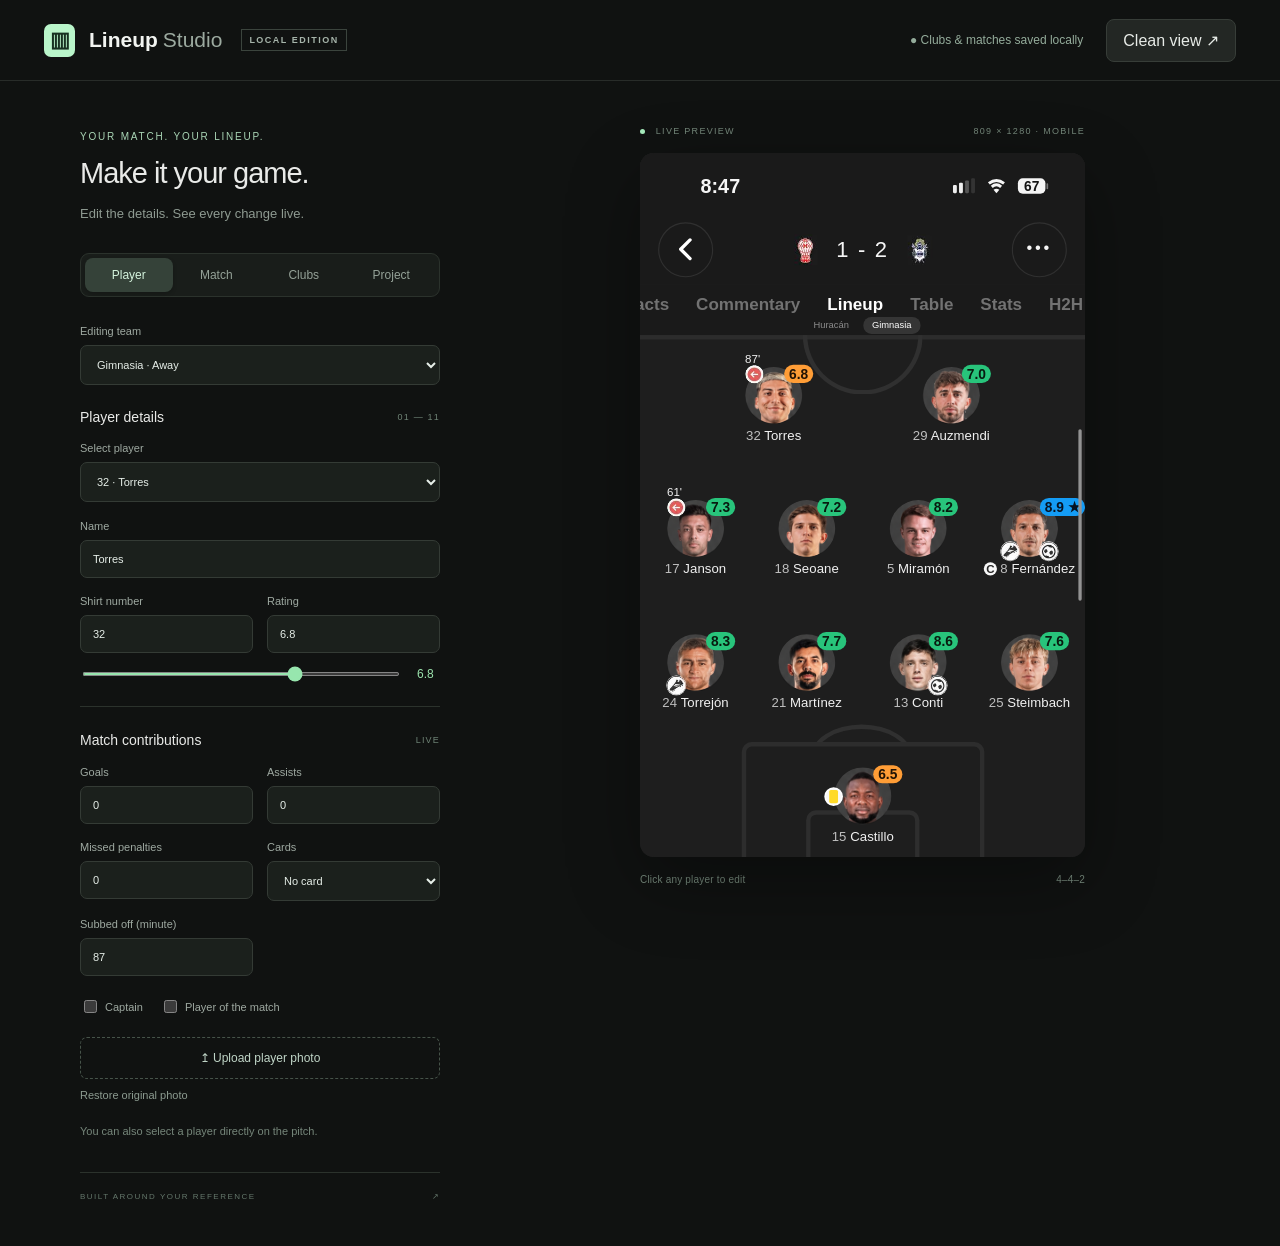
==== index.html @ edcddfb5 "In this commit i am doing smth" ====
<!doctype html>
<html lang="en"><head><meta charset="UTF-8"><meta name="viewport" content="width=device-width,initial-scale=1"><title>Lineup Studio — Local match editor</title><link rel="stylesheet" href="style.css"><link rel="stylesheet" href="events.css"><link rel="stylesheet" href="clubs.css"></head>
<body><header class="app-header"><a class="brand" href="./"><span class="brand-icon">▥</span> Lineup<span>Studio</span><small>LOCAL EDITION</small></a><div class="header-actions"><span id="save-state">● Saved on this device</span><button id="clean">Clean view ↗</button></div></header>
<main><aside class="editor"><div class="intro"><span class="eyebrow">YOUR MATCH. YOUR LINEUP.</span><h1>Make it your game.</h1><p>Edit the details. See every change live.</p></div><div class="panel-tabs"><button class="active" data-panel="player-panel">Player</button><button data-panel="match-panel">Match</button><button data-panel="clubs-panel">Clubs</button><button data-panel="project-panel">Project</button></div>
<section id="player-panel" class="panel"><label class="side-label">Editing team<select id="edit-side"></select></label><div class="section-heading"><h2>Player details</h2><span>01 — 11</span></div><label>Select player<select id="player-select"></select></label><div class="fields"><label class="wide">Name<input id="name" type="text" maxlength="26"></label><label>Shirt number<input id="number" type="number" min="0" max="99"></label><label>Rating<input id="rating" type="number" step="0.1" min="0" max="10"></label></div><div class="rating-range"><input id="rating-range" type="range" min="0" max="10" step="0.1"><span id="rating-label"></span></div><div class="divider"></div><div class="section-heading"><h2>Match contributions</h2><span>LIVE</span></div><div class="fields"><label>Goals<input id="goals" type="number" min="0" max="9"></label><label>Assists<input id="assists" type="number" min="0" max="9"></label><label>Missed penalties<input id="missed" type="number" min="0" max="9"></label><label>Cards<select id="card"><option value="">No card</option><option value="yellow">Yellow card</option><option value="red">Red card</option><option value="second-yellow">Second yellow → red</option></select></label><label>Subbed off (minute)<input id="sub" type="number" min="1" max="130" placeholder="None"></label></div><div class="checks"><label><input id="captain" type="checkbox"> Captain</label><label><input id="star" type="checkbox"> Player of the match</label></div><label class="upload">↥ Upload player photo<input id="photo" type="file" accept="image/*"></label><button class="subtle" id="reset-photo">Restore original photo</button><p class="hint">You can also select a player directly on the pitch.</p></section>
<section id="match-panel" class="panel" hidden><div class="section-heading"><h2>Saved match</h2><button id="show-matches" class="small-button">Match library ↗</button></div><label>Open match<select id="saved-match"></select></label><div class="fields"><label>Home club<select id="home-club"></select></label><label>Away club<select id="away-club"></select></label><label>Date<input id="match-date" type="date"></label><label>Status<select id="match-status"><option value="FT">Full time</option><option value="LIVE">Live</option><option value="UPCOMING">Upcoming</option></select></label><label class="wide">Competition<input id="competition" maxlength="50"></label></div><p class="hint">Club names and badges are shared across matches. Player stats belong to this match.</p><button id="new-match" class="primary full">＋ Create a new match</button><div class="divider"></div><div class="section-heading"><h2>Scoreboard</h2><span>MATCH</span></div><div class="fields"><label>Home team<input id="home" maxlength="24"></label><label>Away team<input id="away" maxlength="24"></label><label>Home score<input id="home-score" type="number" min="0" max="99"></label><label>Away score<input id="away-score" type="number" min="0" max="99"></label></div><div class="checks"><label><input id="team-names" type="checkbox"> Show team names above score</label></div><div class="fields"><label class="upload">↥ Home badge<input id="home-logo" type="file" accept="image/*"></label><label class="upload">↥ Away badge<input id="away-logo" type="file" accept="image/*"></label><label>Clock<input id="clock" maxlength="5"></label><label>Battery %<input id="battery" type="number" min="0" max="100"></label></div><div class="divider"></div><label>Formation<select id="formation"><option>4-4-2</option><option>4-3-3</option><option>4-2-3-1</option><option>3-5-2</option></select></label><p class="hint">The original screenshot uses 4-4-2. Other formations reposition the same eleven players.</p></section>
<section id="clubs-panel" class="panel" hidden><div class="section-heading"><h2>Your clubs</h2><span>LOCAL LIBRARY</span></div><p class="description">Create clubs once, then choose them in any match. Click a club to open its homepage.</p><div id="club-list"></div><form id="club-form"><div class="divider"></div><h2 class="small-heading">Create a club</h2><label>Club name<input id="club-name" maxlength="30" required placeholder="e.g. North London FC"></label><label class="upload">↥ Choose club badge<input id="club-logo" type="file" accept="image/*"></label><span id="club-file-label" class="hint"></span><button class="primary full" type="submit">＋ Save club</button></form></section><section id="project-panel" class="panel" hidden><div class="section-heading"><h2>Your local project</h2><span>PRIVATE</span></div><p class="description">Your changes are saved in this browser. Download a project to keep a backup or move it to another device.</p><button class="primary full" id="export">↓ Download project</button><label class="upload">↥ Import project<input id="import" type="file" accept="application/json,.json"></label><button class="full" id="reset">Reset to original lineup</button><p class="hint">Clean view hides the editor and selection outlines. Press Escape to return. Use your device’s screenshot tool to capture the lineup.</p><div class="local-note"><span>●</span> Works completely offline<br><small>No accounts. No uploads to a server.</small></div></section><footer class="editor-footer">BUILT AROUND YOUR REFERENCE <span>↗</span></footer></aside>
<section class="preview-area"><div class="preview-caption"><span><i></i> LIVE PREVIEW</span><span>809 × 1280 · MOBILE</span></div><div id="frame"><div id="phone"><div class="status"><span id="phone-clock">8:47</span><div class="status-icons"><span class="signal"><i></i><i></i><i></i><i></i></span><svg viewBox="0 0 32 25" class="wifi"><path d="M3 8 Q16 -2 29 8 M8 14 Q16 7 24 14" fill="none" stroke="currentColor" stroke-width="5"/><path d="M11 19 L16 25 L21 19 Q16 15 11 19" fill="currentColor"/></svg><span class="battery" id="phone-battery">67</span></div></div><div class="match-header"><span class="back"><svg viewBox="0 0 30 45"><path d="M23 5 L6 22 L23 39"/></svg></span><div id="scoreboard"><div id="team-label"></div><span id="home-badge" class="team-badge home-badge"></span><span id="score"></span><span id="away-badge" class="team-badge away-badge"></span></div><span class="more">•••</span></div><div class="mobile-tabs"><span>Facts</span><span>Commentary</span><strong>Lineup</strong><span>Table</span><span>Stats</span><span>H2H</span></div><div id="team-switch" aria-label="Lineup team"></div><div class="pitch"><div class="centre-circle"></div><div class="penalty-arc"></div><div class="penalty-box"></div><div class="goal-box"></div><div id="players"></div><div class="scroll-mark"></div></div><section id="club-screen" hidden></section></div></div><div class="preview-bottom"><span>Click any player to edit</span><span id="formation-caption">4–4–2</span></div></section></main><button id="exit-clean">← Back to editor</button><div id="toast" role="status"></div><script src="app.js"></script><script src="clubs.js"></script></body></html>
---- style.css ----
* {
    box-sizing: border-box
}

:root {
    font-family: Arial, Helvetica, sans-serif;
    color: #e9eae8;
    background: #101211;
    color-scheme: dark
}

body {
    margin: 0
}

button,
input,
select {
    font: inherit
}

button,
.upload {
    cursor: pointer
}

button {
    background: #232724;
    border: 1px solid #373d38;
    border-radius: 8px;
    color: #e7ebe7;
    padding: 11px 16px
}

button:hover {
    background: #303830
}

button:focus-visible,
input:focus-visible,
select:focus-visible,
.player:focus-visible {
    outline: 2px solid #8be6ac;
    outline-offset: 3px
}

.app-header {
    height: 81px;
    border-bottom: 1px solid #282c29;
    display: flex;
    align-items: center;
    justify-content: space-between;
    padding: 0 44px
}

.brand {
    color: #f2f4f1;
    font-size: 21px;
    font-weight: 700;
    text-decoration: none;
    display: flex;
    align-items: center;
    gap: 5px
}

.brand>span:not(.brand-icon) {
    font-weight: 400;
    color: #9caaa0
}

.brand-icon {
    background: #b9f5ca;
    color: #173021;
    width: 31px;
    height: 33px;
    display: grid;
    place-items: center;
    border-radius: 7px;
    margin-right: 9px
}

.brand small {
    font-size: 9px;
    letter-spacing: 1.5px;
    border: 1px solid #3b443d;
    padding: 5px 7px;
    margin-left: 14px;
    color: #a6b4aa
}

.header-actions {
    display: flex;
    gap: 23px;
    align-items: center
}

.header-actions>span {
    font-size: 12px;
    color: #94ac9b
}

main {
    display: grid;
    grid-template-columns: 360px minmax(430px, 1fr);
    max-width: 1190px;
    gap: 85px;
    margin: 0 auto;
    padding: 45px 35px
}

.intro .eyebrow {
    font-size: 10px;
    letter-spacing: 1.8px;
    color: #a9d5b5
}

.intro h1 {
    font-size: 29px;
    font-weight: 500;
    letter-spacing: -1px;
    margin: 13px 0 9px
}

.intro p,
.description {
    font-size: 13px;
    color: #8e9a91;
    line-height: 1.7
}

.panel-tabs {
    display: flex;
    background: #191d1a;
    border: 1px solid #2b322c;
    border-radius: 9px;
    padding: 4px;
    margin: 28px 0
}

.panel-tabs button {
    flex: 1;
    border: 0;
    background: none;
    color: #94a197;
    font-size: 12px;
    padding: 10px
}

.panel-tabs button.active {
    background: #354239;
    color: #d5f4de;
    box-shadow: 0 2px 4px #0003
}

.section-heading {
    display: flex;
    justify-content: space-between;
    align-items: center;
    margin-bottom: 17px
}

.section-heading h2 {
    font-size: 14px;
    font-weight: 500;
    margin: 0
}

.section-heading>span {
    font-size: 9px;
    letter-spacing: 1.2px;
    color: #6f8476
}

label {
    font-size: 11px;
    color: #9ea9a1;
    display: block
}

input:not([type=checkbox], [type=range], [type=file]),
select {
    display: block;
    width: 100%;
    margin-top: 8px;
    padding: 12px;
    background: #1b201c;
    border: 1px solid #343b35;
    color: #e6eee8;
    border-radius: 7px;
    min-width: 0
}

select {
    cursor: pointer
}

.fields {
    display: grid;
    grid-template-columns: 1fr 1fr;
    gap: 17px 14px;
    margin-top: 18px
}

.wide {
    grid-column: 1/-1
}

.rating-range {
    display: flex;
    gap: 15px;
    align-items: center;
    margin: 14px 0 2px
}

.rating-range input {
    width: 100%;
    accent-color: #97e6ae;
    height: 4px
}

.rating-range span {
    color: #9be3ad;
    font-size: 12px;
    min-width: 23px
}

.divider {
    height: 1px;
    background: #2b322c;
    margin: 25px 0
}

.checks {
    display: flex;
    gap: 17px;
    margin: 21px 0
}

.checks label {
    display: flex;
    align-items: center;
    gap: 5px;
    font-size: 11px
}

.checks input {
    accent-color: #a6efbc
}

.upload {
    border: 1px dashed #465349;
    padding: 13px 10px;
    text-align: center;
    border-radius: 7px;
    display: block;
    font-size: 12px;
    color: #c0d5c7;
    margin-top: 14px
}

.upload:hover {
    background: #202b23
}

.upload input {
    display: none
}

.subtle {
    border: 0;
    background: none;
    padding: 10px 0;
    color: #8c9b90;
    font-size: 11px
}

.hint {
    font-size: 11px;
    line-height: 1.8;
    color: #75867a
}

.editor-footer {
    display: flex;
    justify-content: space-between;
    border-top: 1px solid #2b322c;
    padding-top: 19px;
    margin-top: 30px;
    font-size: 8px;
    letter-spacing: 1.5px;
    color: #64776b
}

.primary {
    background: #b4efc7;
    color: #153522;
    border: 0
}

.primary:hover {
    background: #cef7db
}

.full {
    width: 100%;
    margin-top: 16px;
    font-size: 12px
}

.local-note {
    padding: 20px;
    background: #19261e;
    border: 1px solid #2c4433;
    border-radius: 8px;
    font-size: 12px;
    margin-top: 30px;
    line-height: 2
}

.local-note span {
    color: #95d7a7
}

.local-note small {
    color: #7f9b88
}

.preview-area {
    display: flex;
    flex-direction: column;
    align-items: center;
    min-width: 0
}

.preview-caption,
.preview-bottom {
    width: min(100%, 445px);
    display: flex;
    justify-content: space-between;
    font-size: 9px;
    letter-spacing: 1.3px;
    color: #75887b;
    margin-bottom: 17px
}

.preview-caption i {
    display: inline-block;
    width: 5px;
    height: 5px;
    background: #a7edbd;
    border-radius: 50%;
    margin-right: 7px
}

.preview-bottom {
    margin: 17px 0 0;
    font-size: 10px;
    letter-spacing: .2px
}

#frame {
    width: 445px;
    max-width: 100%;
    aspect-ratio: 809/1280;
    overflow: hidden;
    border-radius: 14px;
    box-shadow: 0 25px 75px #0005;
    position: relative;
    background: #1e1e1e
}

#phone {
    width: 809px;
    height: 1280px;
    transform-origin: top left;
    background: #1e1e1e;
    color: #f5f5f5;
    position: relative;
    overflow: hidden;
    font-family: Arial, Helvetica, sans-serif
}

.status {
    height: 112px;
    background: #1a1a1a;
    display: flex;
    justify-content: space-between;
    align-items: flex-start;
    padding: 39px 72px 0 110px;
    font-size: 36px;
    font-weight: 600
}

.status-icons {
    display: flex;
    align-items: center;
    gap: 22px;
    padding-top: 7px
}

.signal {
    display: flex;
    align-items: end;
    gap: 4px;
    height: 25px
}

.signal i {
    width: 7px;
    border-radius: 2px;
    background: #eee;
    height: 15px
}

.signal i:nth-child(2) {
    height: 19px
}

.signal i:nth-child(3) {
    height: 23px;
    background: #555
}

.signal i:nth-child(4) {
    height: 27px;
    background: #333
}

.wifi {
    width: 34px;
    height: 28px
}

.battery {
    background: #f5f5f5;
    color: #141414;
    font-size: 25px;
    line-height: 28px;
    min-width: 50px;
    text-align: center;
    border-radius: 9px;
    position: relative
}

.battery:after {
    content: '';
    position: absolute;
    right: -5px;
    top: 9px;
    background: #777;
    width: 3px;
    height: 11px;
    border-radius: 3px
}

.match-header {
    height: 127px;
    display: flex;
    align-items: center;
    justify-content: space-between;
    padding: 0 33px;
    background: #1a1a1a
}

.back,
.more {
    width: 100px;
    height: 100px;
    border: 2px solid #303030;
    border-radius: 50%;
    display: flex;
    align-items: center;
    justify-content: center
}

.back svg {
    width: 30px;
    height: 45px;
    stroke: #fff;
    stroke-width: 6;
    fill: none;
    stroke-linecap: round;
    stroke-linejoin: round
}

.more {
    font-size: 30px;
    letter-spacing: 5px;
    padding-bottom: 10px
}

#scoreboard {
    display: flex;
    gap: 34px;
    align-items: center;
    position: relative
}

#score {
    font-size: 40px;
    white-space: pre;
    letter-spacing: 3px
}

.team-badge {
    display: block;
    width: 45px;
    height: 56px;
    background-image: url('assets/reference.jpg');
    background-repeat: no-repeat;
    background-size: 809px 1280px
}

.home-badge {
    background-position: -269px -149px
}

.away-badge {
    background-position: -495px -149px
}

#team-label {
    position: absolute;
    top: -21px;
    left: 50%;
    transform: translateX(-50%);
    font-size: 15px;
    white-space: nowrap;
    color: #b7b7b7;
    letter-spacing: .2px
}

.mobile-tabs {
    height: 92px;
    display: flex;
    align-items: flex-start;
    padding-top: 18px;
    gap: 49px;
    white-space: nowrap;
    position: relative;
    left: -28px;
    width: 900px;
    font-size: 31px;
    font-weight: 600;
    background: #1a1a1a;
    color: #727272
}

.mobile-tabs strong {
    color: #fff;
    font-weight: 600
}

.pitch {
    height: 949px;
    position: relative;
    border-top: 8px solid #2c2c2c
}

.centre-circle {
    position: absolute;
    left: 296px;
    top: -8px;
    width: 218px;
    height: 108px;
    border: 8px solid #303030;
    border-top: 0;
    border-radius: 0 0 140px 140px
}

.penalty-box {
    position: absolute;
    top: 732px;
    left: 185px;
    width: 441px;
    height: 240px;
    border: 8px solid #2d2d2d;
    border-radius: 18px
}

.penalty-arc {
    position: absolute;
    top: 700px;
    left: 310px;
    width: 186px;
    height: 120px;
    border: 8px solid #303030;
    border-radius: 50%
}

.penalty-box {
    background: #1e1e1e
}

.goal-box {
    position: absolute;
    top: 856px;
    left: 302px;
    width: 206px;
    height: 125px;
    border: 8px solid #2e2e2e;
    border-radius: 18px
}

.player {
    position: absolute;
    width: 202px;
    height: 158px;
    border: none;
    border-radius: 0;
    padding: 0;
    background: none;
    color: #f1f1f1;
    transform: translateX(-50%);
    text-align: center
}

.player:hover {
    background: none
}

.player:hover .portrait,
.player:focus-visible .portrait {
    box-shadow: 0 0 0 3px #99e6b1
}

.portrait {
    position: absolute;
    left: 49px;
    top: 0;
    width: 104px;
    height: 104px;
    border-radius: 50%;
    background-image: url('assets/reference.jpg');
    background-repeat: no-repeat;
    background-size: 809px 1280px;
    background-color: #424242
}

.player .rating {
    position: absolute;
    top: -4px;
    left: 120px;
    border-radius: 20px;
    padding: 2px 9px;
    color: #081a0f;
    background: #28c47b;
    font-size: 25px;
    font-weight: 600;
    line-height: 29px;
    white-space: nowrap
}

.player .rating.orange {
    background: #ff9d36;
    color: #211204
}

.player .rating.blue {
    background: #149cf5;
    color: #061221
}

.player-name {
    position: absolute;
    left: -15px;
    width: 232px;
    top: 111px;
    font-size: 24px;
    white-space: nowrap;
    font-weight: 400;
    letter-spacing: .1px
}

.player-name .number {
    color: #bfbfbf
}

.captain {
    display: inline-grid;
    place-items: center;
    background: #f7f7f7;
    color: #262626;
    width: 24px;
    height: 24px;
    border-radius: 50%;
    font-size: 21px;
    font-weight: bold;
    vertical-align: 1px;
    margin-right: 6px
}

.event {
    position: absolute;
    top: 76px;
    min-width: 34px;
    height: 34px;
    border: 3px solid white;
    border-radius: 50%;
    background: #f8f8f8;
    color: #252525;
    display: flex;
    align-items: center;
    justify-content: center;
    font-size: 23px;
    line-height: 1
}

.event.goal {
    right: 47px
}

.event.assist {
    left: 49px;
    font-size: 23px
}

.event.card {
    left: 31px;
    top: 36px
}

.card-block {
    width: 16px;
    height: 24px;
    border-radius: 3px;
    background: #ffda28
}

.card-block.red {
    background: #f34b55
}

.event b {
    position: absolute;
    right: -6px;
    bottom: -5px;
    font-size: 15px;
    background: #eee;
    border-radius: 8px;
    padding: 1px 3px
}

.sub-event {
    position: absolute;
    left: 49px;
    top: -4px;
    background: #ef6c78;
    color: white;
    border: 3px solid white;
    border-radius: 50%;
    width: 34px;
    height: 34px;
    font-size: 28px;
    line-height: 27px
}

.sub-minute {
    position: absolute;
    left: 49px;
    top: -27px;
    font-size: 21px
}

.scroll-mark {
    position: absolute;
    right: 6px;
    top: 163px;
    width: 6px;
    height: 312px;
    background: #939393;
    border-radius: 6px
}

#exit-clean {
    display: none;
    position: fixed;
    bottom: 18px;
    right: 18px;
    z-index: 10;
    opacity: .3
}

#exit-clean:hover {
    opacity: 1
}

body.clean {
    background: #1e1e1e
}

body.clean .app-header,
body.clean .editor,
body.clean .preview-caption,
body.clean .preview-bottom {
    display: none
}

body.clean main {
    display: block;
    margin: 0;
    padding: 0;
    max-width: none
}

body.clean #frame {
    width: min(100vw, calc(100vh * 809 / 1280));
    border-radius: 0;
    box-shadow: none
}

body.clean #exit-clean {
    display: block
}

#toast {
    position: fixed;
    bottom: 25px;
    left: 50%;
    transform: translateX(-50%);
    padding: 12px 20px;
    background: #d5f7df;
    color: #14351e;
    border-radius: 9px;
    font-size: 13px;
    opacity: 0;
    pointer-events: none;
    transition: opacity .2s
}

#toast.visible {
    opacity: 1
}

@media(min-width:1450px) {
    main {
        gap: 120px;
        padding-top: 55px
    }

    #frame {
        width: 480px
    }

    .preview-caption,
    .preview-bottom {
        width: 480px
    }
}

@media(max-width:850px) {
    .app-header {
        padding: 0 20px
    }

    .brand small,
    .header-actions>span {
        display: none
    }

    main {
        gap: 30px;
        padding: 30px 20px;
        grid-template-columns: 300px minmax(300px, 1fr)
    }
}

@media(max-width:680px) {
    main {
        display: flex;
        flex-direction: column-reverse;
        padding: 22px 18px;
        gap: 30px
    }

    .editor {
        width: 100%;
        max-width: 445px;
        align-self: center
    }

    .app-header {
        height: 65px
    }

    .brand {
        font-size: 17px
    }

    .header-actions button {
        font-size: 11px;
        padding: 9px
    }

    #frame {
        width: 405px
    }

    .preview-caption,
    .preview-bottom {
        max-width: 405px
    }

    .intro h1 {
        font-size: 26px
    }

    .editor-footer {
        margin-bottom: 20px
    }
}
---- events.css ----
/* Source badges are independently clipped, so they never contain portrait pixels. */
.event.match-event {
    padding: 0;
    border: 0;
    background: #fff;
    top: 76px;
    width: 34px;
    min-width: 34px;
    height: 34px;
    right: auto;
    z-index: 3;
    isolation: isolate
}

.event-icon {
    display: block;
    width: 34px;
    height: 34px;
    border-radius: 50%;
    overflow: hidden;
    background-repeat: no-repeat;
    flex-shrink: 0
}

.icon-assist {
    background-image: url('assets/reference.jpg');
    background-size: 809px 1280px;
    background-position: -656px -703px
}

.icon-goal {
    background-image: url('assets/reference.jpg');
    background-size: 809px 1280px;
    background-position: -726px -703px
}

.icon-missed {
    background: #fff
}

.icon-missed::after {
    content: '';
    position: absolute;
    inset: 0;
    background: url('assets/missed-penalty.png') center center / 36px 42px no-repeat;
    clip-path: circle(43%)
}

.sub-event {
    border: 0;
    background: none;
    padding: 0;
    z-index: 3;
    overflow: hidden
}

.icon-sub {
    background-image: url('assets/reference.jpg');
    background-size: 809px 1280px;
    background-position: -191px -384px
}

.event.match-event b {
    right: -5px;
    bottom: -5px;
    min-width: 17px;
    height: 17px;
    display: grid;
    place-items: center;
    padding: 0 3px;
    border: 1px solid #1e1e1e;
    font-size: 13px;
    line-height: 1;
    color: #242424;
    background: #fff;
    border-radius: 9px;
    z-index: 4
}

.player .rating {
    z-index: 2
}

.player .rating.rating-red {
    background: #ef5350;
    color: #242424
}

.event.match-event.missed {
    left: 132px;
    top: 36px
}

.event.match-event {
    background: transparent;
    border-radius: 0
}

.event.match-event .event-icon {
    position: absolute;
    top: 0;
    box-shadow: 0 0 0 1px #fff
}

.sub-minute {
    z-index: 3
}

.portrait {
    background-image: url('assets/portraits-clean.png')
}

.card-block.second-yellow {
    position: relative;
    width: 23px;
    height: 25px;
    background: transparent;
    border-radius: 0
}

.card-block.second-yellow::before,
.card-block.second-yellow::after {
    content: '';
    position: absolute;
    width: 15px;
    height: 21px;
    border-radius: 2px
}

.card-block.second-yellow::before {
    left: 0;
    top: 0;
    background: #ffda28
}

.card-block.second-yellow::after {
    right: 0;
    bottom: 0;
    background: #f34b55;
    box-shadow: 0 0 0 1px #fff
}
---- clubs.css ----
.side-label{margin-bottom:24px}.small-button{padding:6px 9px;font-size:10px}.small-heading{font-size:14px;font-weight:500}.club-list-item{display:flex;width:100%;align-items:center;gap:12px;margin-bottom:8px;padding:12px;background:#1b201c;text-align:left}.club-list-item>span:not(.club-crest){flex:1;font-size:13px}.club-list-item small{display:block;color:#7e9385;font-size:10px;margin-top:5px}.club-list-item b{font-size:22px;font-weight:400}.club-crest{display:inline-block;flex-shrink:0;width:45px;height:56px;object-fit:contain;background-repeat:no-repeat;vertical-align:middle}.crest-home{background-image:url('assets/reference.jpg');background-size:809px 1280px;background-position:-269px -149px}.crest-away{background-image:url('assets/reference.jpg');background-size:809px 1280px;background-position:-495px -149px}.crest-letter,.badge-letter{display:inline-grid;place-items:center;background:#284b39!important;color:#b5efc8;border-radius:10px;font-size:20px;font-weight:700}.club-list-item .club-crest{zoom:.7}#home-badge,#away-badge,.back{cursor:pointer}#team-switch{position:absolute;top:298px;left:160px;right:160px;height:31px;z-index:5;display:flex;justify-content:center;gap:10px}#team-switch button{max-width:240px;overflow:hidden;text-overflow:ellipsis;white-space:nowrap;font-size:17px;padding:4px 16px;background:transparent;border:0;color:#8c8c8c;border-radius:15px}#team-switch button.selected{background:#353535;color:#fff}.portrait.placeholder{background:#414141!important}.portrait.placeholder::before{content:'';position:absolute;width:34px;height:36px;left:35px;top:21px;border-radius:50%;background:#777}.portrait.placeholder::after{content:'';position:absolute;width:68px;height:38px;left:18px;top:61px;border-radius:40px 40px 0 0;background:#777}#club-screen{position:absolute;inset:112px 0 0;background:#171717;z-index:20;overflow-y:auto;overscroll-behavior:contain;scrollbar-width:thin;scrollbar-color:#555 #171717;color:#f5f5f5}#club-screen[hidden]{display:none}.club-topbar{height:105px;display:flex;align-items:center;justify-content:space-between;padding:0 36px;border-bottom:1px solid #292929}.club-topbar strong{font-size:30px}.club-topbar button{width:66px;height:66px;font-size:43px;border:0;background:none;padding:0;border-radius:50%}.local-pill{font-size:15px;letter-spacing:1px;color:#9d9d9d}.club-hero{padding:30px 40px;text-align:center}.club-hero>.club-crest{zoom:1.7}.club-hero h1{font-size:40px;margin:19px 0 10px}.club-hero p{color:#a0a0a0;font-size:22px;margin:0}.club-tabs{display:flex;border-bottom:2px solid #323232;justify-content:space-around;position:sticky;top:0;background:#171717;z-index:2}.club-tabs button{font-size:26px;border:0;border-bottom:4px solid transparent;background:none;color:#919191;border-radius:0;padding:23px 30px}.club-tabs button.active{border-color:#fff;color:#fff}.screen-content{padding:30px}.screen-content h1{font-size:42px;margin:5px 0 15px}.screen-content h2{font-size:27px;font-weight:600;margin:30px 0 20px;display:flex;justify-content:space-between}.screen-content h2 small{color:#919191;font-size:22px}.screen-muted{font-size:21px;color:#969696;line-height:1.5;margin:0 0 24px}.form-card,.fixtures-card,.squad-list{background:#222;border-radius:20px;overflow:hidden}.form-card{padding:25px}.form-result{width:54px;height:54px;padding:0;font-size:24px;font-weight:600;border:0;margin-right:14px;color:#fff}.form-result.W{background:#009956}.form-result.L{background:#d64949}.form-result.D{background:#686868}.club-record{display:flex;justify-content:space-around;margin-top:25px;padding-top:25px;border-top:1px solid #383838}.club-record span{display:flex;flex-direction:column;text-align:center;font-size:19px;color:#989898;gap:8px}.club-record b{font-size:30px;color:#fff}.fixture{display:flex;width:100%;align-items:center;gap:24px;padding:26px 20px;border:0;border-bottom:1px solid #363636;border-radius:0;background:transparent;text-align:left}.fixture:hover{background:#2e2e2e}.fixture-date{width:142px;font-size:19px;color:#b0b0b0;line-height:1.4;flex-shrink:0}.fixture-date small{font-size:16px;display:block;color:#777;margin-top:8px;overflow-wrap:anywhere}.fixture-teams{flex:1;min-width:0;display:flex;flex-direction:column;gap:16px}.fixture-teams>span{display:flex;align-items:center;gap:14px;font-size:23px;overflow-wrap:anywhere}.fixture-teams b{margin-left:auto;padding-left:8px}.fixture-teams .club-crest{zoom:.6}.fixture-status{font-size:19px;color:#9d9d9d;width:76px;text-align:right}.fixture-status.live{color:#31d48a}.empty-state{font-size:24px;color:#9a9a9a;line-height:1.6;padding:30px}.squad-list>div{padding:26px;display:flex;align-items:center;gap:25px;border-bottom:1px solid #363636;font-size:25px}.squad-list>div>span{width:42px;color:#999}.squad-list strong{font-weight:400}.squad-list small{margin-left:auto;color:#9fbaa7;font-size:18px}.saved-clubs-strip{display:flex;gap:16px;overflow-x:auto;margin-top:25px;padding-bottom:14px}.saved-clubs-strip button{background:#242424;border:0;min-width:140px;max-width:170px;display:flex;flex-direction:column;align-items:center;gap:15px;font-size:20px;padding:22px 12px}.saved-clubs-strip button>span:last-child{overflow-wrap:anywhere}.screen-new{width:100%;margin-top:28px;font-size:24px;padding:24px;background:#294634;border-color:#365f45;color:#c3efd1}
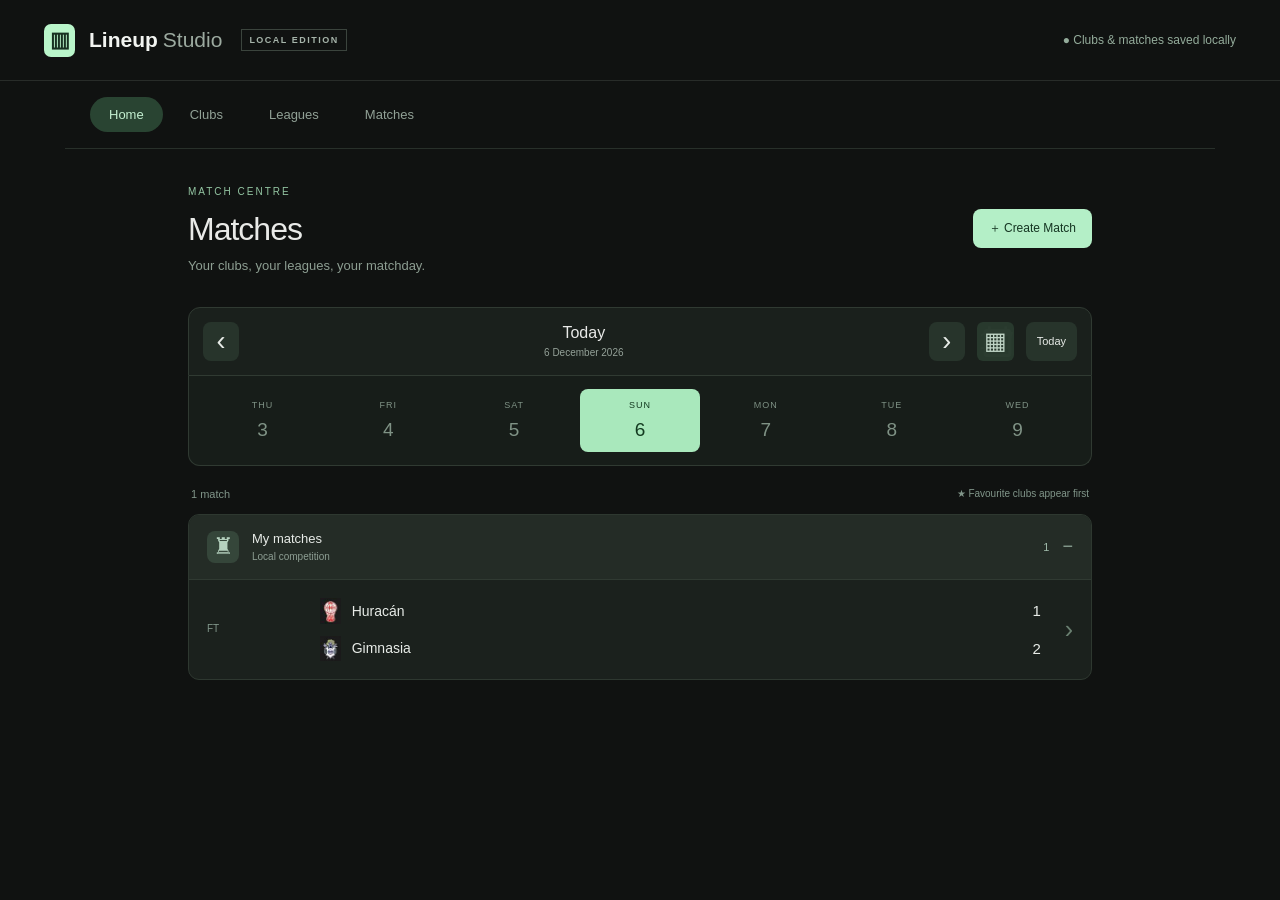
==== commit bff072bc: "222 111" ====
--- a/index.html
+++ b/index.html
@@ -1,10 +1,18 @@
-<!doctype html>
-<html lang="en"><head><meta charset="UTF-8"><meta name="viewport" content="width=device-width,initial-scale=1"><title>Lineup Studio — Local match editor</title><link rel="stylesheet" href="style.css"><link rel="stylesheet" href="events.css"><link rel="stylesheet" href="clubs.css"></head>
-<body><header class="app-header"><a class="brand" href="./"><span class="brand-icon">▥</span> Lineup<span>Studio</span><small>LOCAL EDITION</small></a><div class="header-actions"><span id="save-state">● Saved on this device</span><button id="clean">Clean view ↗</button></div></header>
-<main><aside class="editor"><div class="intro"><span class="eyebrow">YOUR MATCH. YOUR LINEUP.</span><h1>Make it your game.</h1><p>Edit the details. See every change live.</p></div><div class="panel-tabs"><button class="active" data-panel="player-panel">Player</button><button data-panel="match-panel">Match</button><button data-panel="clubs-panel">Clubs</button><button data-panel="project-panel">Project</button></div>
-<section id="player-panel" class="panel"><label class="side-label">Editing team<select id="edit-side"></select></label><div class="section-heading"><h2>Player details</h2><span>01 — 11</span></div><label>Select player<select id="player-select"></select></label><div class="fields"><label class="wide">Name<input id="name" type="text" maxlength="26"></label><label>Shirt number<input id="number" type="number" min="0" max="99"></label><label>Rating<input id="rating" type="number" step="0.1" min="0" max="10"></label></div><div class="rating-range"><input id="rating-range" type="range" min="0" max="10" step="0.1"><span id="rating-label"></span></div><div class="divider"></div><div class="section-heading"><h2>Match contributions</h2><span>LIVE</span></div><div class="fields"><label>Goals<input id="goals" type="number" min="0" max="9"></label><label>Assists<input id="assists" type="number" min="0" max="9"></label><label>Missed penalties<input id="missed" type="number" min="0" max="9"></label><label>Cards<select id="card"><option value="">No card</option><option value="yellow">Yellow card</option><option value="red">Red card</option><option value="second-yellow">Second yellow → red</option></select></label><label>Subbed off (minute)<input id="sub" type="number" min="1" max="130" placeholder="None"></label></div><div class="checks"><label><input id="captain" type="checkbox"> Captain</label><label><input id="star" type="checkbox"> Player of the match</label></div><label class="upload">↥ Upload player photo<input id="photo" type="file" accept="image/*"></label><button class="subtle" id="reset-photo">Restore original photo</button><p class="hint">You can also select a player directly on the pitch.</p></section>
-<section id="match-panel" class="panel" hidden><div class="section-heading"><h2>Saved match</h2><button id="show-matches" class="small-button">Match library ↗</button></div><label>Open match<select id="saved-match"></select></label><div class="fields"><label>Home club<select id="home-club"></select></label><label>Away club<select id="away-club"></select></label><label>Date<input id="match-date" type="date"></label><label>Status<select id="match-status"><option value="FT">Full time</option><option value="LIVE">Live</option><option value="UPCOMING">Upcoming</option></select></label><label class="wide">Competition<input id="competition" maxlength="50"></label></div><p class="hint">Club names and badges are shared across matches. Player stats belong to this match.</p><button id="new-match" class="primary full">＋ Create a new match</button><div class="divider"></div><div class="section-heading"><h2>Scoreboard</h2><span>MATCH</span></div><div class="fields"><label>Home team<input id="home" maxlength="24"></label><label>Away team<input id="away" maxlength="24"></label><label>Home score<input id="home-score" type="number" min="0" max="99"></label><label>Away score<input id="away-score" type="number" min="0" max="99"></label></div><div class="checks"><label><input id="team-names" type="checkbox"> Show team names above score</label></div><div class="fields"><label class="upload">↥ Home badge<input id="home-logo" type="file" accept="image/*"></label><label class="upload">↥ Away badge<input id="away-logo" type="file" accept="image/*"></label><label>Clock<input id="clock" maxlength="5"></label><label>Battery %<input id="battery" type="number" min="0" max="100"></label></div><div class="divider"></div><label>Formation<select id="formation"><option>4-4-2</option><option>4-3-3</option><option>4-2-3-1</option><option>3-5-2</option></select></label><p class="hint">The original screenshot uses 4-4-2. Other formations reposition the same eleven players.</p></section>
-<section id="clubs-panel" class="panel" hidden><div class="section-heading"><h2>Your clubs</h2><span>LOCAL LIBRARY</span></div><p class="description">Create clubs once, then choose them in any match. Click a club to open its homepage.</p><div id="club-list"></div><form id="club-form"><div class="divider"></div><h2 class="small-heading">Create a club</h2><label>Club name<input id="club-name" maxlength="30" required placeholder="e.g. North London FC"></label><label class="upload">↥ Choose club badge<input id="club-logo" type="file" accept="image/*"></label><span id="club-file-label" class="hint"></span><button class="primary full" type="submit">＋ Save club</button></form></section><section id="project-panel" class="panel" hidden><div class="section-heading"><h2>Your local project</h2><span>PRIVATE</span></div><p class="description">Your changes are saved in this browser. Download a project to keep a backup or move it to another device.</p><button class="primary full" id="export">↓ Download project</button><label class="upload">↥ Import project<input id="import" type="file" accept="application/json,.json"></label><button class="full" id="reset">Reset to original lineup</button><p class="hint">Clean view hides the editor and selection outlines. Press Escape to return. Use your device’s screenshot tool to capture the lineup.</p><div class="local-note"><span>●</span> Works completely offline<br><small>No accounts. No uploads to a server.</small></div></section><footer class="editor-footer">BUILT AROUND YOUR REFERENCE <span>↗</span></footer></aside>
-<section class="preview-area"><div class="preview-caption"><span><i></i> LIVE PREVIEW</span><span>809 × 1280 · MOBILE</span></div><div id="frame"><div id="phone"><div class="status"><span id="phone-clock">8:47</span><div class="status-icons"><span class="signal"><i></i><i></i><i></i><i></i></span><svg viewBox="0 0 32 25" class="wifi"><path d="M3 8 Q16 -2 29 8 M8 14 Q16 7 24 14" fill="none" stroke="currentColor" stroke-width="5"/><path d="M11 19 L16 25 L21 19 Q16 15 11 19" fill="currentColor"/></svg><span class="battery" id="phone-battery">67</span></div></div><div class="match-header"><span class="back"><svg viewBox="0 0 30 45"><path d="M23 5 L6 22 L23 39"/></svg></span><div id="scoreboard"><div id="team-label"></div><span id="home-badge" class="team-badge home-badge"></span><span id="score"></span><span id="away-badge" class="team-badge away-badge"></span></div><span class="more">•••</span></div><div class="mobile-tabs"><span>Facts</span><span>Commentary</span><strong>Lineup</strong><span>Table</span><span>Stats</span><span>H2H</span></div><div id="team-switch" aria-label="Lineup team"></div><div class="pitch"><div class="centre-circle"></div><div class="penalty-arc"></div><div class="penalty-box"></div><div class="goal-box"></div><div id="players"></div><div class="scroll-mark"></div></div><section id="club-screen" hidden></section></div></div><div class="preview-bottom"><span>Click any player to edit</span><span id="formation-caption">4–4–2</span></div></section></main><button id="exit-clean">← Back to editor</button><div id="toast" role="status"></div><script src="app.js"></script><script src="clubs.js"></script></body></html>
+<!doctype html>
+<html lang="en"><head><meta charset="UTF-8"><meta name="viewport" content="width=device-width,initial-scale=1"><title>Lineup Studio — Local match editor</title><link rel="stylesheet" href="style.css"><link rel="stylesheet" href="events.css"><link rel="stylesheet" href="clubs.css"><link rel="stylesheet" href="club-stats.css"><link rel="stylesheet" href="simulator.css"><link rel="stylesheet" href="advanced-match.css"><link rel="stylesheet" href="match-centre.css"><link rel="stylesheet" href="live-player.css">
+<link rel="stylesheet" href="team-generator.css"><link rel="stylesheet" href="competition.css">
+</head>
+<body><header class="app-header"><a class="brand" href="./"><span class="brand-icon">▥</span> Lineup<span>Studio</span><small>LOCAL EDITION</small></a><div class="header-actions"><span id="save-state">● Saved on this device</span><button id="clean">Clean view ↗</button></div></header>
+<main><aside class="editor"><div class="intro"><span class="eyebrow">YOUR MATCH. YOUR LINEUP.</span><h1>Make it your game.</h1><p>Edit the details. See every change live.</p></div><div class="panel-tabs"><button class="active" data-panel="player-panel">Player</button><button data-panel="match-panel">Match</button><button data-panel="clubs-panel">Clubs</button><button data-panel="project-panel">Project</button></div>
+<section id="player-panel" class="panel"><label class="side-label">Editing team<select id="edit-side"></select></label><div class="section-heading"><h2>Player details</h2><span>01 — 11</span></div><label>Select player<select id="player-select"></select></label><div class="fields"><label class="wide">Name<input id="name" type="text" maxlength="26"></label><label>Shirt number<input id="number" type="number" min="0" max="99"></label><label>Rating<input id="rating" type="number" step="0.1" min="0" max="10"></label></div><div class="rating-range"><input id="rating-range" type="range" min="0" max="10" step="0.1"><span id="rating-label"></span></div><div class="divider"></div><div class="section-heading"><h2>Match contributions</h2><span>LIVE</span></div><div class="fields"><label>Goals<input id="goals" type="number" min="0" max="9"></label><label>Assists<input id="assists" type="number" min="0" max="9"></label><label>Missed penalties<input id="missed" type="number" min="0" max="9"></label><label>Cards<select id="card"><option value="">No card</option><option value="yellow">Yellow card</option><option value="red">Red card</option><option value="second-yellow">Second yellow → red</option></select></label><label>Subbed off (minute)<input id="sub" type="number" min="1" max="130" placeholder="None"></label></div><div class="checks"><label><input id="captain" type="checkbox"> Captain</label><label><input id="star" type="checkbox"> Player of the match</label></div><label class="upload">↥ Upload player photo<input id="photo" type="file" accept="image/*"></label><button class="subtle" id="reset-photo">Restore original photo</button><p class="hint">You can also select a player directly on the pitch.</p></section>
+<section id="match-panel" class="panel" hidden><div class="section-heading"><h2>Saved match</h2><button id="show-matches" class="small-button">Match library ↗</button></div><label>Open match<select id="saved-match"></select></label><div class="fields"><label>Home club<select id="home-club"></select></label><label>Away club<select id="away-club"></select></label><label>Date<input id="match-date" type="date"></label><label>Status<select id="match-status"><option value="FT">Full time</option><option value="LIVE">Live</option><option value="UPCOMING">Upcoming</option></select></label><label class="wide">Competition<input id="competition" maxlength="50"></label></div><p class="hint">Club names and badges are shared across matches. Player stats belong to this match.</p><button id="new-match" class="primary full">＋ Create a new match</button><div class="divider"></div><div class="section-heading"><h2>Scoreboard</h2><span>MATCH</span></div><div class="fields"><label>Home team<input id="home" maxlength="24"></label><label>Away team<input id="away" maxlength="24"></label><label>Home score<input id="home-score" type="number" min="0" max="99"></label><label>Away score<input id="away-score" type="number" min="0" max="99"></label></div><div class="checks"><label><input id="team-names" type="checkbox"> Show team names above score</label></div><div class="fields"><label class="upload">↥ Home badge<input id="home-logo" type="file" accept="image/*"></label><label class="upload">↥ Away badge<input id="away-logo" type="file" accept="image/*"></label><label>Clock<input id="clock" maxlength="5"></label><label>Battery %<input id="battery" type="number" min="0" max="100"></label></div><div class="divider"></div><label>Formation<select id="formation"><option>4-4-2</option><option>4-3-3</option><option>4-2-3-1</option><option>3-5-2</option></select></label><p class="hint">The original screenshot uses 4-4-2. Other formations reposition the same eleven players.</p></section>
+<section id="clubs-panel" class="panel" hidden><div class="section-heading"><h2>Your clubs</h2><span>LOCAL LIBRARY</span></div><p class="description">Create clubs once, then choose them in any match. Click a club to open its homepage.</p><div id="club-list"></div><form id="club-form"><div class="divider"></div><h2 class="small-heading">Create a club</h2><label>Club name<input id="club-name" maxlength="30" required placeholder="e.g. North London FC"></label><label class="upload">↥ Choose club badge<input id="club-logo" type="file" accept="image/*"></label><span id="club-file-label" class="hint"></span><button class="primary full" type="submit">＋ Save club</button></form></section><section id="project-panel" class="panel" hidden><div class="section-heading"><h2>Your local project</h2><span>PRIVATE</span></div><p class="description">Your changes are saved in this browser. Download a project to keep a backup or move it to another device.</p><button class="primary full" id="export">↓ Download project</button><label class="upload">↥ Import project<input id="import" type="file" accept="application/json,.json"></label><button class="full" id="reset">Reset to original lineup</button><p class="hint">Clean view hides the editor and selection outlines. Press Escape to return. Use your device’s screenshot tool to capture the lineup.</p><div class="local-note"><span>●</span> Works completely offline<br><small>No accounts. No uploads to a server.</small></div></section><footer class="editor-footer">BUILT AROUND YOUR REFERENCE <span>↗</span></footer></aside>
+<section class="preview-area"><div class="preview-caption"><span><i></i> LIVE PREVIEW</span><span>809 × 1280 · MOBILE</span></div><div id="frame"><div id="phone"><div class="status"><span id="phone-clock">8:47</span><div class="status-icons"><span class="signal"><i></i><i></i><i></i><i></i></span><svg viewBox="0 0 32 25" class="wifi"><path d="M3 8 Q16 -2 29 8 M8 14 Q16 7 24 14" fill="none" stroke="currentColor" stroke-width="5"/><path d="M11 19 L16 25 L21 19 Q16 15 11 19" fill="currentColor"/></svg><span class="battery" id="phone-battery">67</span></div></div><div class="match-header"><span class="back"><svg viewBox="0 0 30 45"><path d="M23 5 L6 22 L23 39"/></svg></span><div id="scoreboard"><div id="team-label"></div><span id="home-badge" class="team-badge home-badge"></span><span id="score"></span><span id="away-badge" class="team-badge away-badge"></span></div><span class="more">•••</span></div><div class="mobile-tabs"><span>Facts</span><span>Commentary</span><strong>Lineup</strong><span>Table</span><span>Stats</span><span>H2H</span></div><div id="team-switch" aria-label="Lineup team"></div><div class="pitch"><div class="centre-circle"></div><div class="penalty-arc"></div><div class="penalty-box"></div><div class="goal-box"></div><div id="players"></div><div class="scroll-mark"></div></div><section id="club-screen" hidden></section></div></div><div class="preview-bottom"><span>Click any player to edit</span><span id="formation-caption">4–4–2</span></div></section></main><button id="exit-clean">← Back to editor</button><div id="toast" role="status"></div><script src="library-storage.js"></script><script src="storage-bootstrap.js"></script></body></html>
 
 
+
+
+
+
+
+
--- a/events.css
+++ b/events.css
@@ -83,11 +83,11 @@
 
 .player .rating.rating-red {
     background: #ef5350;
-    color: #242424
+    color: #000
 }
 
 .event.match-event.missed {
-    left: 132px;
+    left: 151px;
     top: 36px
 }
 
@@ -138,4 +138,4 @@
     bottom: 0;
     background: #f34b55;
     box-shadow: 0 0 0 1px #fff
-}+}
--- a/clubs.css
+++ b/clubs.css
@@ -1 +1,2 @@
-.side-label{margin-bottom:24px}.small-button{padding:6px 9px;font-size:10px}.small-heading{font-size:14px;font-weight:500}.club-list-item{display:flex;width:100%;align-items:center;gap:12px;margin-bottom:8px;padding:12px;background:#1b201c;text-align:left}.club-list-item>span:not(.club-crest){flex:1;font-size:13px}.club-list-item small{display:block;color:#7e9385;font-size:10px;margin-top:5px}.club-list-item b{font-size:22px;font-weight:400}.club-crest{display:inline-block;flex-shrink:0;width:45px;height:56px;object-fit:contain;background-repeat:no-repeat;vertical-align:middle}.crest-home{background-image:url('assets/reference.jpg');background-size:809px 1280px;background-position:-269px -149px}.crest-away{background-image:url('assets/reference.jpg');background-size:809px 1280px;background-position:-495px -149px}.crest-letter,.badge-letter{display:inline-grid;place-items:center;background:#284b39!important;color:#b5efc8;border-radius:10px;font-size:20px;font-weight:700}.club-list-item .club-crest{zoom:.7}#home-badge,#away-badge,.back{cursor:pointer}#team-switch{position:absolute;top:298px;left:160px;right:160px;height:31px;z-index:5;display:flex;justify-content:center;gap:10px}#team-switch button{max-width:240px;overflow:hidden;text-overflow:ellipsis;white-space:nowrap;font-size:17px;padding:4px 16px;background:transparent;border:0;color:#8c8c8c;border-radius:15px}#team-switch button.selected{background:#353535;color:#fff}.portrait.placeholder{background:#414141!important}.portrait.placeholder::before{content:'';position:absolute;width:34px;height:36px;left:35px;top:21px;border-radius:50%;background:#777}.portrait.placeholder::after{content:'';position:absolute;width:68px;height:38px;left:18px;top:61px;border-radius:40px 40px 0 0;background:#777}#club-screen{position:absolute;inset:112px 0 0;background:#171717;z-index:20;overflow-y:auto;overscroll-behavior:contain;scrollbar-width:thin;scrollbar-color:#555 #171717;color:#f5f5f5}#club-screen[hidden]{display:none}.club-topbar{height:105px;display:flex;align-items:center;justify-content:space-between;padding:0 36px;border-bottom:1px solid #292929}.club-topbar strong{font-size:30px}.club-topbar button{width:66px;height:66px;font-size:43px;border:0;background:none;padding:0;border-radius:50%}.local-pill{font-size:15px;letter-spacing:1px;color:#9d9d9d}.club-hero{padding:30px 40px;text-align:center}.club-hero>.club-crest{zoom:1.7}.club-hero h1{font-size:40px;margin:19px 0 10px}.club-hero p{color:#a0a0a0;font-size:22px;margin:0}.club-tabs{display:flex;border-bottom:2px solid #323232;justify-content:space-around;position:sticky;top:0;background:#171717;z-index:2}.club-tabs button{font-size:26px;border:0;border-bottom:4px solid transparent;background:none;color:#919191;border-radius:0;padding:23px 30px}.club-tabs button.active{border-color:#fff;color:#fff}.screen-content{padding:30px}.screen-content h1{font-size:42px;margin:5px 0 15px}.screen-content h2{font-size:27px;font-weight:600;margin:30px 0 20px;display:flex;justify-content:space-between}.screen-content h2 small{color:#919191;font-size:22px}.screen-muted{font-size:21px;color:#969696;line-height:1.5;margin:0 0 24px}.form-card,.fixtures-card,.squad-list{background:#222;border-radius:20px;overflow:hidden}.form-card{padding:25px}.form-result{width:54px;height:54px;padding:0;font-size:24px;font-weight:600;border:0;margin-right:14px;color:#fff}.form-result.W{background:#009956}.form-result.L{background:#d64949}.form-result.D{background:#686868}.club-record{display:flex;justify-content:space-around;margin-top:25px;padding-top:25px;border-top:1px solid #383838}.club-record span{display:flex;flex-direction:column;text-align:center;font-size:19px;color:#989898;gap:8px}.club-record b{font-size:30px;color:#fff}.fixture{display:flex;width:100%;align-items:center;gap:24px;padding:26px 20px;border:0;border-bottom:1px solid #363636;border-radius:0;background:transparent;text-align:left}.fixture:hover{background:#2e2e2e}.fixture-date{width:142px;font-size:19px;color:#b0b0b0;line-height:1.4;flex-shrink:0}.fixture-date small{font-size:16px;display:block;color:#777;margin-top:8px;overflow-wrap:anywhere}.fixture-teams{flex:1;min-width:0;display:flex;flex-direction:column;gap:16px}.fixture-teams>span{display:flex;align-items:center;gap:14px;font-size:23px;overflow-wrap:anywhere}.fixture-teams b{margin-left:auto;padding-left:8px}.fixture-teams .club-crest{zoom:.6}.fixture-status{font-size:19px;color:#9d9d9d;width:76px;text-align:right}.fixture-status.live{color:#31d48a}.empty-state{font-size:24px;color:#9a9a9a;line-height:1.6;padding:30px}.squad-list>div{padding:26px;display:flex;align-items:center;gap:25px;border-bottom:1px solid #363636;font-size:25px}.squad-list>div>span{width:42px;color:#999}.squad-list strong{font-weight:400}.squad-list small{margin-left:auto;color:#9fbaa7;font-size:18px}.saved-clubs-strip{display:flex;gap:16px;overflow-x:auto;margin-top:25px;padding-bottom:14px}.saved-clubs-strip button{background:#242424;border:0;min-width:140px;max-width:170px;display:flex;flex-direction:column;align-items:center;gap:15px;font-size:20px;padding:22px 12px}.saved-clubs-strip button>span:last-child{overflow-wrap:anywhere}.screen-new{width:100%;margin-top:28px;font-size:24px;padding:24px;background:#294634;border-color:#365f45;color:#c3efd1}
+.side-label{margin-bottom:24px}.small-button{padding:6px 9px;font-size:10px}.small-heading{font-size:14px;font-weight:500}.club-list-item{display:flex;width:100%;align-items:center;gap:12px;margin-bottom:8px;padding:12px;background:#1b201c;text-align:left}.club-list-item>span:not(.club-crest){flex:1;font-size:13px}.club-list-item small{display:block;color:#7e9385;font-size:10px;margin-top:5px}.club-list-item b{font-size:22px;font-weight:400}.club-crest{display:inline-block;flex-shrink:0;width:45px;height:56px;object-fit:contain;background-repeat:no-repeat;vertical-align:middle}.crest-home{background-image:url('assets/reference.jpg');background-size:809px 1280px;background-position:-269px -149px}.crest-away{background-image:url('assets/reference.jpg');background-size:809px 1280px;background-position:-495px -149px}.crest-letter,.badge-letter{display:inline-grid;place-items:center;background-color:#284b39;color:#b5efc8;border-radius:10px;font-size:20px;font-weight:700}.club-list-item .club-crest{zoom:.7}#home-badge,#away-badge,.back{cursor:pointer}#team-switch{position:absolute;top:298px;left:160px;right:160px;height:31px;z-index:5;display:flex;justify-content:center;gap:10px}#team-switch button{max-width:240px;overflow:hidden;text-overflow:ellipsis;white-space:nowrap;font-size:17px;padding:4px 16px;background:transparent;border:0;color:#8c8c8c;border-radius:15px}#team-switch button.selected{background:#353535;color:#fff}.portrait.placeholder{background:#414141!important}.portrait.placeholder::before{content:'';position:absolute;width:34px;height:36px;left:35px;top:21px;border-radius:50%;background:#777}.portrait.placeholder::after{content:'';position:absolute;width:68px;height:38px;left:18px;top:61px;border-radius:40px 40px 0 0;background:#777}#club-screen{position:absolute;inset:112px 0 0;background:#171717;z-index:20;overflow-y:auto;overscroll-behavior:contain;scrollbar-width:thin;scrollbar-color:#555 #171717;color:#f5f5f5}#club-screen[hidden]{display:none}.club-topbar{height:105px;display:flex;align-items:center;justify-content:space-between;padding:0 36px;border-bottom:1px solid #292929}.club-topbar strong{font-size:30px}.club-topbar button{width:66px;height:66px;font-size:43px;border:0;background:none;padding:0;border-radius:50%}.local-pill{font-size:15px;letter-spacing:1px;color:#9d9d9d}.club-hero{padding:30px 40px;text-align:center}.club-hero>.club-crest{zoom:1.7}.club-hero h1{font-size:40px;margin:19px 0 10px}.club-hero p{color:#a0a0a0;font-size:22px;margin:0}.club-tabs{display:flex;border-bottom:2px solid #323232;justify-content:space-around;position:sticky;top:0;background:#171717;z-index:2}.club-tabs button{font-size:26px;border:0;border-bottom:4px solid transparent;background:none;color:#919191;border-radius:0;padding:23px 30px}.club-tabs button.active{border-color:#fff;color:#fff}.screen-content{padding:30px}.screen-content h1{font-size:42px;margin:5px 0 15px}.screen-content h2{font-size:27px;font-weight:600;margin:30px 0 20px;display:flex;justify-content:space-between}.screen-content h2 small{color:#919191;font-size:22px}.screen-muted{font-size:21px;color:#969696;line-height:1.5;margin:0 0 24px}.form-card,.fixtures-card,.squad-list{background:#222;border-radius:20px;overflow:hidden}.form-card{padding:25px}.form-result{width:54px;height:54px;padding:0;font-size:24px;font-weight:600;border:0;margin-right:14px;color:#fff}.form-result.W{background:#009956}.form-result.L{background:#d64949}.form-result.D{background:#686868}.club-record{display:flex;justify-content:space-around;margin-top:25px;padding-top:25px;border-top:1px solid #383838}.club-record span{display:flex;flex-direction:column;text-align:center;font-size:19px;color:#989898;gap:8px}.club-record b{font-size:30px;color:#fff}.fixture{display:flex;width:100%;align-items:center;gap:24px;padding:26px 20px;border:0;border-bottom:1px solid #363636;border-radius:0;background:transparent;text-align:left}.fixture:hover{background:#2e2e2e}.fixture-date{width:142px;font-size:19px;color:#b0b0b0;line-height:1.4;flex-shrink:0}.fixture-date small{font-size:16px;display:block;color:#777;margin-top:8px;overflow-wrap:anywhere}.fixture-teams{flex:1;min-width:0;display:flex;flex-direction:column;gap:16px}.fixture-teams>span{display:flex;align-items:center;gap:14px;font-size:23px;overflow-wrap:anywhere}.fixture-teams b{margin-left:auto;padding-left:8px}.fixture-teams .club-crest{zoom:.6}.fixture-status{font-size:19px;color:#9d9d9d;width:76px;text-align:right}.fixture-status.live{color:#31d48a}.empty-state{font-size:24px;color:#9a9a9a;line-height:1.6;padding:30px}.squad-list>div{padding:26px;display:flex;align-items:center;gap:25px;border-bottom:1px solid #363636;font-size:25px}.squad-list>div>span{width:42px;color:#999}.squad-list strong{font-weight:400}.squad-list small{margin-left:auto;color:#9fbaa7;font-size:18px}.saved-clubs-strip{display:flex;gap:16px;overflow-x:auto;margin-top:25px;padding-bottom:14px}.saved-clubs-strip button{background:#242424;border:0;min-width:140px;max-width:170px;display:flex;flex-direction:column;align-items:center;gap:15px;font-size:20px;padding:22px 12px}.saved-clubs-strip button>span:last-child{overflow-wrap:anywhere}.screen-new{width:100%;margin-top:28px;font-size:24px;padding:24px;background:#294634;border-color:#365f45;color:#c3efd1}
+
--- a/club-stats.css
+++ b/club-stats.css
@@ -0,0 +1,3 @@
+.position-field{margin:16px 0 24px}.mobile-club-selector{display:flex;align-items:center;gap:22px;padding:12px 34px;background:#1d1d1d;font-size:20px;color:#a8a8a8}.mobile-club-selector select{flex:1;margin:0;background:#292929;border-color:#3a3a3a;font-size:23px;padding:12px 16px;color:#fff;min-width:0}.club-hero h1,.player-profile-hero h1{overflow-wrap:anywhere}.club-tabs button{font-size:24px;padding:22px 20px}.calculation-note{font-size:17px;line-height:1.6}.face-wrap{display:inline-block;width:var(--face-size);height:var(--face-size);flex-shrink:0;position:relative}.face-photo{position:absolute;left:0;top:0;width:104px;height:104px;border-radius:50%;background:#414141 url('assets/portraits-clean.png') no-repeat;background-size:809px 1280px;transform:scale(var(--face-scale));transform-origin:top left;overflow:hidden}.face-empty{background:#414141!important}.face-empty::before{content:'';position:absolute;width:34px;height:36px;left:35px;top:21px;border-radius:50%;background:#777}.face-empty::after{content:'';position:absolute;width:68px;height:38px;left:18px;top:61px;border-radius:40px 40px 0 0;background:#777}.avg-rating{display:inline-grid;place-items:center;background:#28c47b;color:#07190e;border-radius:8px;padding:3px 7px;min-width:63px;height:38px;font-size:25px;line-height:1;font-weight:500;white-space:nowrap}.avg-rating.okay{background:#ff9d36;color:#211204}.avg-rating.low{background:#ef5350;color:#000}.avg-rating.unrated{background:#3d3d3d;color:#ccc}.best-xi{background:#202421;border:2px solid #343c36;border-radius:20px;padding:25px 8px;position:relative;overflow:hidden;display:flex;flex-direction:column;gap:30px;background-image:linear-gradient(0deg,transparent 49.7%,#343c36 49.7%,#343c36 50%,transparent 50%)}.xi-row{display:flex;justify-content:space-around;gap:0;min-height:214px}.xi-player{position:relative;width:calc(100% / 5);max-width:174px;min-width:0;padding:0 3px 7px;background:none;border:0;display:flex;flex-direction:column;align-items:center;gap:6px;border-radius:12px;overflow:hidden}.xi-player:hover{background:#2c362f}.xi-player>.avg-rating{position:absolute;top:0;right:2px;font-size:20px;min-width:51px;height:30px;z-index:1}.xi-player strong{font-size:20px;font-weight:400;max-width:100%;overflow:hidden;text-overflow:ellipsis;white-space:nowrap;margin-top:3px}.xi-player>small{font-size:15px;color:#a2aba5}.xi-empty{justify-content:center;color:#75877a}.xi-empty>span{font-size:40px}.xi-empty>small{font-size:16px;white-space:normal;text-align:center}.compact-contributions{width:100%;display:grid;grid-template-columns:repeat(3,minmax(0,1fr));gap:4px;min-width:0;font-variant-numeric:tabular-nums}.compact-contributions>span{display:flex;flex-direction:column;align-items:center;justify-content:center;gap:5px;min-width:0;background:#ffffff08;padding:6px 2px;border-radius:7px;font-size:18px}.compact-contributions b{font-weight:500;white-space:nowrap;font-size:18px;max-width:100%;overflow:hidden;text-overflow:ellipsis}.compact-contributions .event-icon{position:relative;width:34px;height:34px;transform:scale(.65);margin:-5px -5px;box-shadow:none}.squad-heading{display:flex;justify-content:space-between;color:#8d8d8d;font-size:19px;padding:0 20px 15px}.squad-faces{background:#222;border-radius:18px;overflow:hidden}.squad-faces>button{width:100%;padding:21px 20px;display:flex;gap:18px;align-items:center;text-align:left;background:none;border:0;border-bottom:1px solid #363636;border-radius:0;min-width:0}.squad-player-label{flex:1;min-width:0}.squad-player-label strong{display:block;font-size:25px;overflow:hidden;text-overflow:ellipsis;white-space:nowrap;font-weight:400}.squad-player-label small{display:block;font-size:18px;color:#aaa;margin-top:10px}.player-profile-hero{display:flex;align-items:center;gap:25px;padding:35px}.player-profile-hero>div{min-width:0}.player-profile-hero h1{font-size:40px;margin:0 0 18px;line-height:1.1}.player-profile-hero button{display:flex;align-items:center;gap:10px;font-size:24px;background:#242424;border:0;padding:5px 13px;border-radius:25px;max-width:100%;overflow-wrap:anywhere}.player-profile-hero .club-crest{zoom:.55}.player-tabs button{font-size:23px;padding:23px 15px}.profile-stat-grid{display:grid;grid-template-columns:repeat(3,minmax(0,1fr));gap:25px 10px;padding:30px 16px;background:#222;border-radius:20px;margin-bottom:22px}.profile-stat-grid>div{text-align:center;display:flex;align-items:center;flex-direction:column;gap:13px;min-width:0}.profile-stat-grid strong{font-size:31px;font-weight:400;max-width:100%;overflow-wrap:anywhere}.profile-stat-grid small{font-size:19px;color:#aaa;line-height:1.35}.player-info-card{display:grid;grid-template-columns:repeat(3,minmax(0,1fr));background:#222;border-radius:20px;padding:35px 15px}.player-info-card>span{display:flex;flex-direction:column;align-items:center;text-align:center;gap:13px;color:#aaa;font-size:19px}.player-info-card b{font-size:25px;color:#eee;font-weight:400}.player-match-card{display:block;width:100%;background:#222;border:0;border-radius:20px;margin-bottom:22px;padding:0;text-align:left;overflow:hidden}.player-match-club{display:flex;align-items:center;gap:15px;padding:25px;font-size:27px;border-bottom:1px solid #383838}.player-match-club .club-crest,.player-match-opponent .club-crest{zoom:.7}.player-match-date{display:flex;justify-content:space-between;align-items:center;gap:14px;font-size:21px;color:#999;padding:22px 26px}.player-match-date small{font-size:16px;text-align:right;text-transform:uppercase;max-width:55%;overflow-wrap:anywhere}.player-match-opponent{display:flex;align-items:center;gap:20px;padding:0 26px 24px;font-size:26px}.player-match-opponent>span{flex:1;min-width:0;overflow-wrap:anywhere}.player-match-opponent small{display:block;font-size:19px;color:#9a9a9a;margin-top:10px}.player-match-opponent em{font-size:22px;color:#aaa;font-style:normal}.player-match-card .compact-contributions{width:calc(100% - 50px);margin:0 25px 20px}.player-match-card .compact-contributions>span{flex-direction:row;gap:12px;padding:10px}.competition-stats h3{font-size:24px;display:flex;justify-content:space-between;gap:10px;overflow-wrap:anywhere}.competition-stats h3 small{font-size:20px;color:#888}.career-table{background:#222;border-radius:20px;padding:15px}.career-labels,.career-table>button{display:grid;grid-template-columns:minmax(0,1fr) 53px 53px 53px 68px;align-items:center;gap:9px}.career-labels{font-size:17px;color:#aaa;padding:10px 10px 20px;text-align:center}.career-labels>span:first-child{text-align:left}.career-table>button{padding:25px 10px;width:100%;background:none;border:0;border-bottom:1px solid #3b3b3b;border-radius:0;font-size:23px;text-align:left}.career-table>button>span:first-child{display:flex;align-items:center;gap:14px;min-width:0;overflow-wrap:anywhere}.career-table .club-crest{zoom:.65}.career-table small{display:block;font-size:17px;color:#999;margin-top:8px}.career-table b{font-weight:400;text-align:center}.league-picker{font-size:20px;color:#aaa;margin:0 0 25px}.league-picker select{font-size:23px;background:#262626;border-color:#444}.league-title{display:flex;align-items:center;justify-content:space-between;gap:20px}.league-title h2{font-size:28px;overflow-wrap:anywhere}.league-title>small{color:#aaa;font-size:20px}.league-summary-list{display:flex;flex-direction:column;gap:10px;margin-top:25px}.league-summary-list>button{display:flex;align-items:center;justify-content:space-between;gap:20px;padding:20px;background:#222;border:1px solid #383838;font-size:23px;text-align:left;min-width:0}.league-summary-list>button.selected{border-color:#63bc85}.league-summary-list>button>span{min-width:0;overflow-wrap:anywhere}.league-summary-list small{display:block;color:#999;font-size:17px;margin-top:8px}.league-summary-list b{white-space:nowrap;font-size:19px;font-weight:400;color:#b7c7bc}.league-table-wrap{max-width:100%;overflow-x:auto;background:#222;border-radius:15px}.league-table{width:100%;table-layout:fixed;border-collapse:collapse;font-size:19px;font-variant-numeric:tabular-nums}.league-table th{color:#999;font-size:17px;font-weight:400;padding:17px 2px;border-bottom:1px solid #3a3a3a}.league-table th:first-child{width:30px}.league-table th:nth-child(2){width:245px;text-align:left}.league-table td{padding:18px 2px;text-align:center;border-bottom:1px solid #353535}.league-table td:last-child{font-weight:bold}.league-table tr.current-club{background:#254231}.league-table td button{display:flex;align-items:center;gap:10px;width:100%;padding:0;background:none;border:0;font-size:20px;text-align:left;min-width:0}.league-table td button>span:last-child{overflow:hidden;text-overflow:ellipsis;white-space:nowrap}.league-table .club-crest{zoom:.5}.league-table td{overflow:hidden;text-overflow:ellipsis}.league-table .empty-state{padding:20px}.league-table tr:last-child td{border:0}#league-editor{margin-top:25px}#league-editor form>label{margin-top:15px}#league-editor fieldset{border:1px solid #3d4a40;border-radius:8px;margin:20px 0 0;padding:12px}#league-editor legend{color:#9eafa4;font-size:11px}#league-members{display:flex;flex-direction:column;gap:10px}#league-members label{display:flex;align-items:center;gap:9px;line-height:1.4;overflow-wrap:anywhere}#league-members input{accent-color:#a7edbd}
+
+.screen-new:disabled,#generate-fixtures:disabled{opacity:.45;cursor:not-allowed}
--- a/simulator.css
+++ b/simulator.css
@@ -0,0 +1,3 @@
+#simulator-dock{width:445px;max-width:100%;margin-top:24px;color:#eee;font-size:13px}.sim-card{padding:18px;background:#1b201c;border:1px solid #343d36;border-radius:12px;margin-bottom:14px}.sim-card h2,#manual-sub-panel h2,#reserve-form h2{font-size:15px;font-weight:500;margin:0}.sim-heading{display:flex;align-items:center;justify-content:space-between;gap:12px}.sim-heading>strong{color:#b6eac7;font-size:18px}.sim-heading>button{font-size:11px;padding:7px 10px}.sim-note{font-size:11px;line-height:1.7;color:#8fa497}.sim-controls{display:flex;gap:8px;flex-wrap:wrap;margin-top:15px;align-items:end}.sim-controls button{font-size:11px;padding:10px 12px}.sim-controls button[hidden]{display:none}.sim-controls label{margin-left:auto;font-size:10px}.sim-controls select{padding:8px;margin-top:4px;min-width:64px}.sim-ai{display:flex;gap:15px;margin:16px 0 5px}.sim-ai label{display:flex;align-items:center;gap:5px;font-size:10px}.sim-ai input{accent-color:#9ee8b4}.sim-full{width:100%;font-size:11px;margin-top:8px;padding:9px}.sim-event{display:flex;gap:10px;align-items:flex-start;border-bottom:1px solid #303a32;padding:14px 0;font-size:12px}.sim-event time{color:#9aad9e;width:40px;flex-shrink:0;font-weight:600}.sim-event-symbol{width:27px;flex-shrink:0;text-align:center}.sim-event>span:last-child{min-width:0;flex:1}.sim-event strong{display:block;font-weight:500;overflow-wrap:anywhere}.sim-event small{display:block;font-size:10px;color:#93a497;line-height:1.65;margin-top:4px}.bench-grid{display:grid;grid-template-columns:1fr 1fr;gap:9px;margin-top:12px}.bench-player{display:flex;align-items:center;gap:8px;text-align:left;min-width:0;border:0;background:#252e27;padding:9px 6px}.bench-player>span:last-child{flex:1;min-width:0}.bench-player strong{display:block;font-size:11px;font-weight:400;overflow:hidden;white-space:nowrap;text-overflow:ellipsis}.bench-player small{display:block;font-size:9px;color:#97aa9d;margin-top:6px}.bench-player .face-wrap{--face-size:35px!important;--face-scale:.336538!important}.sim-card button:disabled{opacity:.5;cursor:not-allowed}#sim-phone-clock{position:absolute;top:222px;left:50%;transform:translateX(-50%);z-index:6;padding:3px 13px;border-radius:8px;background:#2e4033;color:#b5edc6;font-size:18px;white-space:nowrap}#sim-phone-clock[hidden]{display:none}#sim-live-screen{position:absolute;top:331px;bottom:0;left:0;right:0;background:#1b1b1b;z-index:12;padding:30px;overflow-y:auto}#sim-live-screen[hidden]{display:none}#sim-live-screen h2{font-size:28px;margin:0 0 20px}#sim-live-screen .sim-event{font-size:25px;gap:20px;padding:26px 0;border-color:#343434}#sim-live-screen .sim-event time{width:70px}#sim-live-screen .sim-event-symbol{width:50px}#sim-live-screen .sim-event small{font-size:21px}#sim-live-screen .sim-note{font-size:24px}#manual-sub-panel{padding:18px;border:1px solid #51775b;border-radius:9px;background:#1e3023;margin-bottom:23px}#manual-sub-panel>label{margin-top:15px}#reserve-form{border:1px solid #46594c;background:#1b271f;padding:18px;border-radius:9px;margin-top:22px}#reserve-form>label{margin-top:15px}.sim-sent-off .portrait{filter:grayscale(1);opacity:.6}.mobile-tabs [role=button]{cursor:pointer}@media(min-width:1450px){#simulator-dock{width:480px}}body.clean #simulator-dock{display:none}
+
+.bench-sub-statuses{display:flex;flex-wrap:wrap;gap:4px 8px;margin-top:6px}.bench-sub-status{display:inline-flex;align-items:center;gap:3px;font-size:10px;font-weight:600;white-space:nowrap;font-variant-numeric:tabular-nums}.bench-sub-status.on{color:#66df99}.bench-sub-status.off{color:#ff8585}.bench-sub-status svg{width:17px;height:17px;flex-shrink:0}.bench-sub-status circle{fill:currentColor;stroke:#eee;stroke-width:1.4}.bench-sub-status path{fill:none;stroke:#fff;stroke-width:2;stroke-linecap:round;stroke-linejoin:round}.bench-player-used{border-radius:8px}.bench-section-label{font-size:11px;font-weight:500;color:#a7b4aa;margin:18px 0 0}.bench-player-info{min-width:0}
--- a/advanced-match.css
+++ b/advanced-match.css
@@ -0,0 +1,4 @@
+main.advanced-match-layout{max-width:1590px;grid-template-columns:340px minmax(350px,480px) minmax(260px,320px);gap:35px}.commentary-sidebar{align-self:start;position:sticky;top:25px;border:1px solid #303b33;border-radius:12px;background:#191e1a;max-height:900px;overflow:hidden}.commentary-title{display:flex;justify-content:space-between;gap:15px;padding:18px;border-bottom:1px solid #343c36}.commentary-title h2{font-size:14px;font-weight:500;margin:0}.commentary-title>span{font-size:12px;color:#a4d8b3}.commentary-scroll{padding:0 17px;max-height:800px;overflow-y:auto}.commentary-scroll .sim-event{font-size:12px}.commentary-scroll .sim-event strong{font-weight:400;line-height:1.6}.goal-event{background:#25452f40}.boost-controls{display:flex;flex-direction:column;gap:10px;margin-top:16px}.boost-controls>div{display:flex;gap:5px;align-items:center}.boost-controls span{flex:1;min-width:0;overflow:hidden;text-overflow:ellipsis;white-space:nowrap;font-size:11px;color:#b8c7bb}.boost-controls button{font-size:10px;padding:7px;border:1px solid #38493c}.boost-controls button.selected{background:#415247}.boost-controls button.boosted{background:#305b3d;color:#c7f8d4;border-color:#64ba81}.mobile-tabs{left:0;width:809px;padding-left:20px;padding-right:20px;gap:20px;justify-content:space-between;font-size:27px}.mobile-tabs button{font:inherit;font-weight:600;padding:0;border:0;background:none;border-radius:0;color:#727272;flex-shrink:0}.mobile-tabs button.selected{color:#fff}.mobile-tabs button:hover{color:#ddd}.injury-badge{position:absolute;left:40px;top:40px;display:grid;place-items:center;width:31px;height:31px;border:3px solid #fff;background:#f0f0f0;color:#dc4848;border-radius:50%;font-size:25px;z-index:5}.sim-sent-off .injury-badge{opacity:1}#sim-live-screen.advanced-screen{padding:28px;background:#191919}.advanced-screen .match-stat-lines{background:#222;border-radius:18px;padding:15px 24px}.match-stats-heading{display:flex;justify-content:space-between;gap:30px;font-size:25px;margin:0 0 25px}.match-stats-heading>span{max-width:45%;overflow-wrap:anywhere}.match-stats-heading>span:last-child{text-align:right}.match-stat-line{padding:17px 0}.match-stat-line>span{display:grid;grid-template-columns:80px minmax(0,1fr) 80px;align-items:center;text-align:center;font-size:23px;gap:10px}.match-stat-line strong{font-size:21px;font-weight:400;color:#bbb}.match-stat-line b{font-weight:500}.match-stat-line b:first-child{text-align:left}.match-stat-line b:last-child{text-align:right}.match-stat-line>i{display:block;height:8px;border-radius:5px;margin-top:14px;background:linear-gradient(to right,#3dcc8b var(--home-share),#309cdb var(--home-share))}.shot-legend{display:flex;justify-content:space-between;gap:10px;font-size:18px;color:#bbb;margin:20px 0}.shot-pitch{aspect-ratio:600/360;position:relative;background:#263d2f;border-radius:14px;border:1px solid #516456;overflow:hidden}.shot-pitch>svg{width:100%;height:100%;fill:none;stroke:#9aaca0;stroke-width:2;opacity:.5}.shot-marker{position:absolute;transform:translate(-50%,-50%);display:grid;place-items:center;width:31px;height:31px;min-width:31px;padding:0;border:2px solid #fff9;border-radius:50%;font-size:21px;line-height:1;background:#19271f;color:var(--shot-color);font-family:Arial,sans-serif}.shot-marker.goal{background:var(--shot-color);font-size:21px;color:#111;border:3px solid #fff}.shot-marker.miss{background:transparent;font-size:29px}.shot-marker.blocked{border-radius:4px;font-size:18px}.shot-marker.selected{outline:4px solid #fff;outline-offset:3px;z-index:5}.shot-team-key{display:flex;justify-content:space-between;gap:20px;margin:17px 0 25px;font-size:20px}.shot-details{background:#242424;border-radius:18px;padding:20px}.shot-detail-header{display:flex;gap:20px;justify-content:space-between;align-items:center}.shot-detail-header button{font-size:34px;width:52px;padding:0;border:0;background:#393939}.shot-detail-header>div{flex:1;min-width:0;text-align:center}.shot-detail-header strong{font-size:26px;display:block;overflow-wrap:anywhere;font-weight:500}.shot-detail-header small{font-size:20px;color:#999;display:block;margin-top:9px}.shot-details dl{margin:25px 0}.shot-details dl>div{display:flex;justify-content:space-between;gap:20px;padding:10px;font-size:22px}.shot-details dt{color:#999}.shot-details dd{margin:0;text-align:right;max-width:60%;overflow-wrap:anywhere}.goal-target{max-width:400px;margin:auto}.goal-target svg{width:100%;height:auto;overflow:visible}.h2h-summary{display:grid;grid-template-columns:repeat(3,minmax(0,1fr));gap:18px;background:#252525;padding:30px 15px;border-radius:17px;margin-bottom:25px}.h2h-summary span{display:flex;flex-direction:column;gap:15px;text-align:center;font-size:20px;color:#aaa;overflow-wrap:anywhere}.h2h-summary b{font-size:36px;font-weight:400;color:#fff}.h2h-game{background:#242424;border-radius:17px;margin-bottom:20px;overflow:hidden}.h2h-game .fixture{border-bottom:0}.h2h-game>small{font-size:20px;display:block;padding:0 25px 20px;color:#a7c1af}.match-facts{background:#252525;border-radius:18px;padding:25px;font-size:24px}.match-facts strong{font-size:29px;font-weight:500;overflow-wrap:anywhere}.match-facts p{color:#aaa;font-size:22px}.advanced-screen h2{margin:28px 0 22px}.sim-live-screen .sim-event-symbol{flex-shrink:0}body.clean .commentary-sidebar{display:none}.sim-full[data-generate-bench]{background:#273e2e;color:#bfe6cc;border-color:#42694d}@media(max-width:1250px){main.advanced-match-layout{grid-template-columns:340px minmax(350px,480px);max-width:1100px;gap:35px}.commentary-sidebar{grid-column:2;grid-row:2;position:static;max-height:650px}.advanced-match-layout .editor{grid-row:1/span 2}.commentary-scroll{max-height:570px}}@media(max-width:850px){main.advanced-match-layout{grid-template-columns:300px minmax(300px,1fr);gap:25px;padding-left:20px;padding-right:20px}}@media(max-width:680px){main.advanced-match-layout{display:flex;flex-direction:column;gap:25px}.advanced-match-layout .preview-area{order:0}.advanced-match-layout .commentary-sidebar{order:1;align-self:center;width:100%;max-width:445px}.advanced-match-layout .editor{order:2}}
+.sim-serious-injury .portrait{opacity:.55;filter:saturate(.5)}
+
+.injury-badge{box-sizing:border-box;padding:3px;line-height:0;pointer-events:none}.injury-badge svg{display:block;width:100%;height:100%;flex-shrink:0}
--- a/match-centre.css
+++ b/match-centre.css
@@ -0,0 +1 @@
+#main-navigation{display:flex;gap:8px;align-items:center;max-width:1150px;margin:0 auto;padding:16px 25px;border-bottom:1px solid #28302a}#main-navigation button{border:0;background:none;color:#91a196;font-size:13px;padding:10px 19px;border-radius:22px}#main-navigation button.selected{background:#294432;color:#c4f0d1}#main-navigation button:hover{background:#253429}body.centre-route main{display:none}body.centre-route #clean{display:none}#match-centre{max-width:960px;margin:0 auto;padding:32px 28px 70px}#match-centre[hidden]{display:none}.centre-title{display:flex;align-items:center;justify-content:space-between;gap:20px;margin-bottom:30px}.centre-title h1{font-size:32px;font-weight:500;margin:12px 0 8px;letter-spacing:-1px}.centre-title p{font-size:13px;color:#8d9e92;margin:0;line-height:1.6}.centre-title>button{font-size:12px;white-space:nowrap}.centre-eyebrow{font-size:10px;letter-spacing:2px;color:#93c5a2}.centre-date-top{display:flex;align-items:center;gap:12px;padding:14px;background:#1a201c;border-radius:12px 12px 0 0;border:1px solid #303a32}.centre-date-top>button{font-size:27px;border:0;background:#27342b;padding:0;width:36px;height:39px}.centre-date-top>div{flex:1;text-align:center;min-width:0}.centre-date-top strong{display:block;font-size:16px;font-weight:500}.centre-date-top small{display:block;font-size:10px;color:#94a198;margin-top:5px}.centre-date-top .centre-today{font-size:11px;width:auto;padding:0 11px}.centre-calendar{position:relative;width:37px;height:39px;display:grid;place-items:center;color:#c1d6c7;background:#293a2e;border-radius:6px;font-size:24px;overflow:hidden;flex-shrink:0}.centre-calendar input{position:absolute;inset:0;opacity:.01;width:100%!important;height:100%;margin:0!important;padding:0!important;cursor:pointer}.centre-calendar input::-webkit-calendar-picker-indicator{position:absolute;inset:0;width:100%;height:100%;cursor:pointer}.centre-date-strip{display:grid;grid-template-columns:repeat(7,minmax(0,1fr));padding:13px;background:#171d19;border:1px solid #303a32;border-top:0;border-radius:0 0 12px 12px;gap:5px}.centre-date-strip button{border:0;background:none;padding:11px 4px;color:#7f9285;display:flex;align-items:center;flex-direction:column;gap:9px;border-radius:8px}.centre-date-strip button span{font-size:9px;letter-spacing:1px}.centre-date-strip button b{font-size:19px;font-weight:500}.centre-date-strip button.selected{background:#a9e8bc;color:#143b21}.centre-result-heading{display:flex;justify-content:space-between;gap:15px;padding:22px 3px 14px;color:#81968a;font-size:11px}.centre-result-heading>span:last-child{font-size:10px}.centre-competition{background:#1b211d;border:1px solid #2e3830;border-radius:11px;overflow:hidden;margin-bottom:20px}.competition-heading{display:flex;align-items:center;gap:13px;padding:16px 18px;width:100%;border:0;border-bottom:1px solid #303a32;border-radius:0;text-align:left;background:#242c26}.competition-heading>img,.competition-symbol{width:32px;height:32px;object-fit:contain;flex-shrink:0}.competition-symbol{display:grid;place-items:center;font-size:23px;border-radius:8px;background:#35463a;color:#b5d2bf}.competition-heading>span:nth-child(2){flex:1;min-width:0}.competition-heading strong{display:block;font-size:13px;overflow-wrap:anywhere;font-weight:500}.competition-heading small{display:block;font-size:10px;color:#8d9e93;margin-top:5px}.competition-heading .competition-count{font-size:11px;color:#9fbaa9;white-space:nowrap}.competition-heading>b{font-size:18px;font-weight:400;color:#8fa698}.centre-fixture{display:flex;align-items:center;gap:18px;text-align:left;padding:18px;width:100%;border:0;border-bottom:1px solid #2c352e;border-radius:0;background:none}.centre-fixture:last-child{border-bottom:0}.centre-fixture:hover{background:#253027}.centre-match-status{width:95px;font-size:10px;color:#81978a;flex-shrink:0;line-height:1.65;font-variant-numeric:tabular-nums}.centre-fixture.upcoming .centre-match-status{font-size:16px;color:#b5c6bb}.centre-fixture.live .centre-match-status,.centre-fixture.ht .centre-match-status{color:#42de94}.centre-team-lines{display:flex;flex-direction:column;gap:12px;flex:1;min-width:0}.centre-team-lines>span{display:flex;align-items:center;gap:11px;min-width:0}.centre-team-lines .club-crest{zoom:.46}.centre-team-lines strong{font-size:14px;font-weight:400;overflow:hidden;text-overflow:ellipsis;white-space:nowrap;flex:1;min-width:0}.centre-team-lines b{font-size:15px;font-weight:500;font-variant-numeric:tabular-nums;margin-left:auto;min-width:20px;text-align:center}.favourite-match{font-size:16px;color:#b6e7c6}.centre-chevron{font-size:25px;color:#697f70}.centre-empty{text-align:center;padding:65px 20px;background:#1a201c;border:1px dashed #3b4b3f;border-radius:14px}.centre-empty>span{font-size:34px;color:#7d9c87}.centre-empty h2{font-size:19px;font-weight:400;line-height:1.6}.centre-empty p{font-size:12px;line-height:1.7;color:#899e90;margin:10px 0 25px}.centre-empty button{font-size:12px}.centre-club-grid{display:grid;grid-template-columns:repeat(2,minmax(0,1fr));gap:15px}.centre-club-card{display:flex;align-items:center;border:1px solid #303d34;border-radius:12px;padding:14px;background:#1a221d;min-width:0}.centre-club-card>button:first-child{display:flex;align-items:center;gap:15px;flex:1;min-width:0;border:0;background:none;text-align:left;padding:0}.centre-club-card strong{display:block;font-size:14px;font-weight:400;overflow-wrap:anywhere}.centre-club-card small{display:block;font-size:11px;color:#8aa392;margin-top:7px}.centre-club-card>button>span:last-child{min-width:0}.club-favourite{background:none;border:0;padding:5px 8px;font-size:25px;color:#718c7a;flex-shrink:0}.club-favourite.selected{color:#b9edc9}.centre-league-list>div{display:flex;align-items:center;gap:16px;padding:22px 18px;background:#1c241e;border:1px solid #334137;margin-bottom:12px;border-radius:10px;min-width:0}.directory-league-badge{width:35px;font-size:28px;text-align:center;color:#99c2a6;flex-shrink:0}.directory-league-badge img{width:35px;height:35px;object-fit:contain}.centre-league-list>div>span:nth-child(2){flex:1;min-width:0}.centre-league-list strong{display:block;font-size:15px;font-weight:400;overflow-wrap:anywhere}.centre-league-list small{display:block;font-size:11px;color:#90a798;line-height:1.5;margin-top:7px}.centre-league-list button{font-size:11px;padding:9px}.centre-day-heading{font-size:15px;font-weight:400;display:flex;justify-content:space-between;gap:20px;margin:32px 0 15px}.centre-day-heading small{font-size:11px;color:#879b8e}.league-metadata-fields>label{margin-top:14px}.shot-pitch>.shot-trajectories{position:absolute;inset:0;z-index:1;opacity:1;pointer-events:none}.shot-pitch>.shot-trajectories .shot-flight line{stroke:var(--flight-color);stroke-width:1.2;opacity:.55}.shot-pitch>.shot-trajectories .shot-flight.selected line{stroke-width:2.5;opacity:1}.shot-trajectories .shot-flight circle{stroke:var(--flight-color);fill:#fff;stroke-width:1.2}.shot-trajectories .block-end{stroke:#fff;stroke-width:2;fill:none}.shot-trajectories .shot-goal-mouth{stroke:#eee;stroke-width:4;opacity:.8}.shot-marker{z-index:2}body.clean #main-navigation{display:none}@media(max-width:680px){#match-centre{padding:22px 14px 60px}#main-navigation{justify-content:space-around;padding:10px 8px}#main-navigation button{font-size:12px;padding:9px 15px}.centre-title h1{font-size:27px}.centre-title>button{font-size:10px;padding:10px}.centre-fixture{padding:16px 12px;gap:12px}.centre-match-status{width:66px;font-size:9px}.centre-team-lines strong{font-size:12px}.centre-club-grid{grid-template-columns:1fr}.centre-league-list>div{gap:10px;padding:16px 12px;flex-wrap:wrap}.centre-league-list>div>span:nth-child(2){flex-basis:calc(100% - 55px)}.centre-league-list button{margin-left:0}.centre-result-heading>span:last-child{font-size:9px}.competition-heading{padding:14px}.centre-date-top{gap:8px}}
--- a/live-player.css
+++ b/live-player.css
@@ -0,0 +1,4 @@
+body.player-sheet-open{overflow:hidden}#live-player-overlay{position:fixed;inset:0;z-index:1000;background:#0009;display:flex;align-items:flex-end;justify-content:center;padding:24px 16px 0}#live-player-overlay[hidden]{display:none}.live-player-sheet{position:relative;width:100%;max-width:560px;max-height:94dvh;overflow-y:auto;background:#242424;color:#f5f5f5;border-radius:32px 32px 0 0;box-shadow:0 0 60px #0008;font-family:Arial,sans-serif;overscroll-behavior:contain}.live-player-sheet>header{height:40px;position:sticky;top:0;z-index:3;background:#353535}.sheet-grip{display:block;position:absolute;top:10px;left:calc(50% - 23px);width:46px;height:5px;border-radius:5px;background:#171717}.live-player-sheet>header button{position:absolute;right:14px;top:5px;width:33px;height:33px;padding:0;border:0;border-radius:50%;font-size:26px;background:#222;color:white}.live-player-hero{text-align:center;padding:16px 22px 22px;background:linear-gradient(#353535,#252525)}.live-player-face{position:relative;width:86px;margin:0 auto 17px}.live-player-face .face-wrap{display:block}.live-rating{position:absolute;top:-3px;right:-13px;border-radius:12px;color:#080808;font-size:18px;font-weight:600;padding:3px 7px;background:#26c17b}.live-rating.red{background:#ed5353}.live-rating.orange{background:#ff9d32}.live-rating.blue{background:#20a6f4}.live-club-badge{position:absolute;bottom:0;right:-2px}.live-club-badge .club-badge{width:27px;height:30px}.live-player-hero h2{margin:0;font-size:24px;overflow-wrap:anywhere}.live-player-hero p{color:#aaa;font-size:13px;margin:10px 0 0}.live-player-bio{display:flex;justify-content:space-around;gap:14px;padding:12px 20px 26px;border-bottom:1px solid #393939}.live-player-bio span{display:flex;flex-direction:column;gap:7px;text-align:center}.live-player-bio strong{font-size:17px;font-weight:400}.live-player-bio small,.live-muted{color:#aaa}.live-heatmap-card,.live-top-stats{padding:24px}.live-player-sheet h3{font-size:22px;margin:0 0 22px;display:flex;justify-content:space-between;gap:15px}.live-player-sheet h3 span{font-size:15px;font-weight:400;color:#ccc;align-self:center}.live-player-sheet h3 b{font-size:19px;color:white;margin-left:5px}.player-heatmap{display:block;width:100%;border-radius:14px;margin-bottom:12px}.live-muted{font-size:13px}.live-highlights{margin:0 24px;background:#2b362b;border-radius:22px;padding:22px}.live-highlights h3{display:inline-block;color:#70d693;background:#304d31;font-size:16px;padding:7px 14px;border-radius:20px;margin:0 0 12px}.live-highlights p{font-size:16px;line-height:1.5;margin:9px 0;overflow-wrap:anywhere}.live-highlights .negative{color:#ff9898}.live-highlights .positive{color:#c8ecd2}.live-top-stats dl{margin:0}.live-top-stats dl>div{display:grid;grid-template-columns:minmax(0,1fr) 65px;gap:15px;padding:13px 0;font-size:17px}.live-top-stats dt{overflow-wrap:anywhere;color:#ddd}.live-top-stats dd{margin:0;text-align:right;font-variant-numeric:tabular-nums}.live-player-sheet footer{position:sticky;bottom:0;background:#242424f5;border-top:1px solid #444;padding:14px 24px;display:flex;gap:15px;align-items:center;justify-content:space-between}.live-player-sheet footer span{font-size:12px;color:#aaa}.live-player-menu{display:flex;gap:12px;padding:22px;flex-wrap:wrap}.live-player-menu button{flex:1;min-width:150px}.compact-player-menu{margin-bottom:24px;border-radius:28px;align-self:center}.commentary-filter{display:flex;gap:6px;padding:12px}.commentary-filter button{border:1px solid #455247;background:#292f2b;color:#aaa;font-size:12px;padding:8px 12px}.commentary-filter button[aria-pressed=true]{background:#34523b;color:#a9f2bc}.advanced-screen .commentary-filter{padding:0 0 20px}.advanced-screen .commentary-filter button{font-size:24px;padding:12px 20px}.shot-team-key span{max-width:48%;overflow-wrap:anywhere}@media(max-width:600px){#live-player-overlay{padding:0}.live-player-sheet{max-height:94dvh}.compact-player-menu{margin:16px;width:calc(100% - 32px)}}
+.live-club-badge .club-crest{width:27px;height:30px;display:block}.commentary-more{display:block;margin:15px auto}.advanced-screen .commentary-more{font-size:23px}
+.live-club-badge .club-crest{width:45px;height:56px;zoom:.55}.match-player-list h3{font-size:23px;color:#aaa}.match-player-list>button{display:flex;align-items:center;gap:18px;width:100%;background:#242424;border:0;border-bottom:1px solid #363636;border-radius:0;padding:16px;text-align:left}.match-player-list>button>span:nth-child(2){flex:1;min-width:0;overflow-wrap:anywhere;font-size:23px}.match-player-list small{display:block;color:#aaa;font-size:18px;margin-top:6px}.match-player-list .rating-pill{position:static;flex-shrink:0}.match-player-list .face-wrap{zoom:1.3}
+.personal-shots{padding:24px;border-bottom:1px solid #3a3a3a}.personal-shots h3{line-height:1.35}.player-shot-summary{display:grid;grid-template-columns:repeat(4,minmax(0,1fr));gap:8px;background:#303030;border-radius:14px;padding:16px 8px;margin-bottom:18px;text-align:center;font-variant-numeric:tabular-nums}.player-shot-summary span{min-width:0}.player-shot-summary b{display:block;font-size:20px;overflow-wrap:anywhere}.player-shot-summary small{display:block;font-size:11px;color:#aaa;margin-top:6px;line-height:1.4;overflow-wrap:anywhere}.personal-shot-legend{display:flex;gap:8px 14px;flex-wrap:wrap;font-size:11px;color:#ccc;margin-bottom:14px}.personal-shot-pitch{position:relative;aspect-ratio:600/360;background:#263d2f;border-radius:10px;overflow:hidden}.personal-shot-pitch>svg{width:100%;height:100%;display:block}.personal-pitch-lines{fill:none;stroke:#8d9e92;stroke-width:2;opacity:.5}.personal-shot-path{stroke:#64dca0;stroke-width:1.5;fill:none;opacity:.45}.personal-shot-path.selected{stroke:#d6ffdf;stroke-width:3;opacity:1}.personal-shot-marker,.player-goal-marker{position:absolute;transform:translate(-50%,-50%);display:grid;place-items:center;padding:0;border:1px solid #d6e7dcaa;border-radius:50%;width:25px;height:25px;min-width:25px;font-size:16px;line-height:1;background:#163b2d;color:#5be6a1;touch-action:manipulation;z-index:1}.personal-shot-marker.goal{background:#25c483;color:#080808}.personal-shot-marker.miss{font-size:23px;background:#263d2f}.personal-shot-marker.blocked{border-radius:3px;font-size:13px}.personal-shot-marker.selected,.player-goal-marker.selected{outline:2px solid white;outline-offset:2px;z-index:2}.personal-shot-marker:focus-visible,.player-goal-marker:focus-visible{outline:3px solid #fff;outline-offset:3px}.player-shot-details{margin-top:18px;padding:16px;background:#2c2c2c;border-radius:14px}.player-shot-details dl{margin:0 0 16px}.player-shot-details dl>div{display:grid;grid-template-columns:minmax(0,1fr) minmax(0,1.4fr);gap:12px;padding:7px 0;font-size:13px;line-height:1.5}.player-shot-details dt{color:#aaa}.player-shot-details dd{margin:0;text-align:right;overflow-wrap:anywhere;font-variant-numeric:tabular-nums}.player-shot-details>button{width:100%;font-size:13px;padding:12px}.player-goal-map{position:relative;aspect-ratio:300/165;background:linear-gradient(#282c29,#263e2e);border-radius:12px;overflow:visible}.player-goal-map svg{width:100%;height:100%;display:block}.player-goal-marker{width:26px;height:26px;min-width:26px;background:#0d6640;color:#77f6a5}.player-goal-marker.conceded{color:#fff;background:#743f42}.player-goal-marker.penalty-save{background:#e9bb33;color:#171717;border-color:#ffe07b}.save-key{color:#77f6a5}.penalty-save-key{color:#f2cf4e}.player-goal-aim{position:absolute;transform:translate(-50%,-50%);color:#60ee9c;font-size:22px;text-shadow:0 0 5px #111}.player-goal-map+.live-muted{margin-top:15px}@media(max-width:380px){.personal-shots{padding:20px 14px}.player-shot-summary b{font-size:18px}.personal-shot-marker{width:23px;height:23px;min-width:23px}}
--- a/team-generator.css
+++ b/team-generator.css
@@ -0,0 +1 @@
+.team-generator-fields{margin-top:16px;border:1px solid #3d4c40;border-radius:10px;padding:14px;background:#1d2720}.team-generator-fields>label{margin-bottom:14px}.team-generator-fields .hint{line-height:1.6}.face-pack-manager{margin-top:28px;padding-top:20px;border-top:1px solid #344038}.face-pack-manager .hint{line-height:1.65}#face-pack-preview{display:flex;flex-wrap:wrap;gap:7px;margin:12px 0}#face-pack-preview img{width:42px;height:42px;object-fit:cover;background:#333;border-radius:50%}#permanent-squad-manager{margin-top:25px}#permanent-squad-manager>label{margin:14px 0}#managed-roster{margin-top:18px}#managed-roster h3{font-size:12px;font-weight:500;color:#9caf9e;margin:20px 0 10px}.managed-roster-player{display:flex;align-items:center;gap:10px;width:100%;border:0;border-bottom:1px solid #344038;border-radius:0;background:#1d241f;padding:10px;text-align:left}.managed-roster-player>span:nth-child(2){flex:1;min-width:0;overflow-wrap:anywhere;font-size:12px}.managed-roster-player small{font-size:10px;color:#92a396;display:block;margin-top:5px;line-height:1.4}.managed-roster-player b{font-size:12px;color:#bce6c4;font-variant-numeric:tabular-nums}#managed-player-form{margin-top:16px;border:1px solid #465a4c;border-radius:10px;padding:14px}#managed-player-form[hidden]{display:none}#managed-player-form>label{margin-bottom:14px}#managed-player-form button{margin-top:10px}#managed-promote-label[hidden]{display:none}
--- a/competition.css
+++ b/competition.css
@@ -0,0 +1 @@
+.world-tabs{display:flex;gap:8px;overflow:auto;margin:18px 0;border-bottom:1px solid #333;padding:8px 0}.world-tabs button{flex-shrink:0;border:0;background:none;color:#aaa;padding:12px}.world-tabs .selected{color:#fff;border-bottom:3px solid #6bdf94}.world-card,.world-round{background:#202320;border:1px solid #343a35;border-radius:18px;padding:22px;margin:18px 0;min-width:0}.world-card label{display:block;margin:12px 0}.world-card input:not([type=checkbox]),.world-card select,#competition-season{width:100%;max-width:100%;background:#161a17;color:#fff;padding:12px;border:1px solid #3c443e;border-radius:10px;box-sizing:border-box}.world-members{display:grid;grid-template-columns:repeat(auto-fit,minmax(160px,1fr));max-height:270px;overflow:auto}.world-members label{display:flex;gap:10px;align-items:center}.history-edition{display:flex;width:100%;justify-content:space-between;text-align:left;align-items:center;padding:20px;background:#222;border:0;border-bottom:1px solid #353535;color:#fff}.history-edition small{display:block;color:#aaa;margin-top:10px}.trophy-cabinet{background:#202020;border:1px solid #333;border-radius:18px;overflow:hidden;margin-top:26px}.trophy-cabinet>h2{padding:20px;margin:0;border-bottom:1px solid #333}.trophy-competition{padding:20px;border-bottom:1px solid #353535}.trophy-competition h3{display:flex;gap:14px;align-items:center;font-size:15px;margin:0 0 22px}.trophy-competition h3 img{height:28px;width:28px;object-fit:contain}.trophy-competition summary{display:flex;gap:20px;align-items:center;padding:16px 0;cursor:pointer;list-style:none}.trophy-competition summary::-webkit-details-marker{display:none}.trophy-competition summary>span{color:#aaa;flex:1}.trophy-competition summary b{font-size:15px}.trophy-competition summary i{font-style:normal;color:#aaa}.trophy-competition details[open] summary i{transform:rotate(180deg)}.trophy-competition details button{display:flex;justify-content:space-between;width:100%;padding:12px;background:#292929;color:#fff;border:0;border-radius:8px;margin-bottom:5px}.danger-action{border-color:#67433f!important;margin:7px 0}#recovery-list p{padding:10px;border:1px solid #333;border-radius:10px;font-size:12px;color:#bbb}#world-settings h2{font-size:20px}#main-navigation{flex-wrap:wrap}
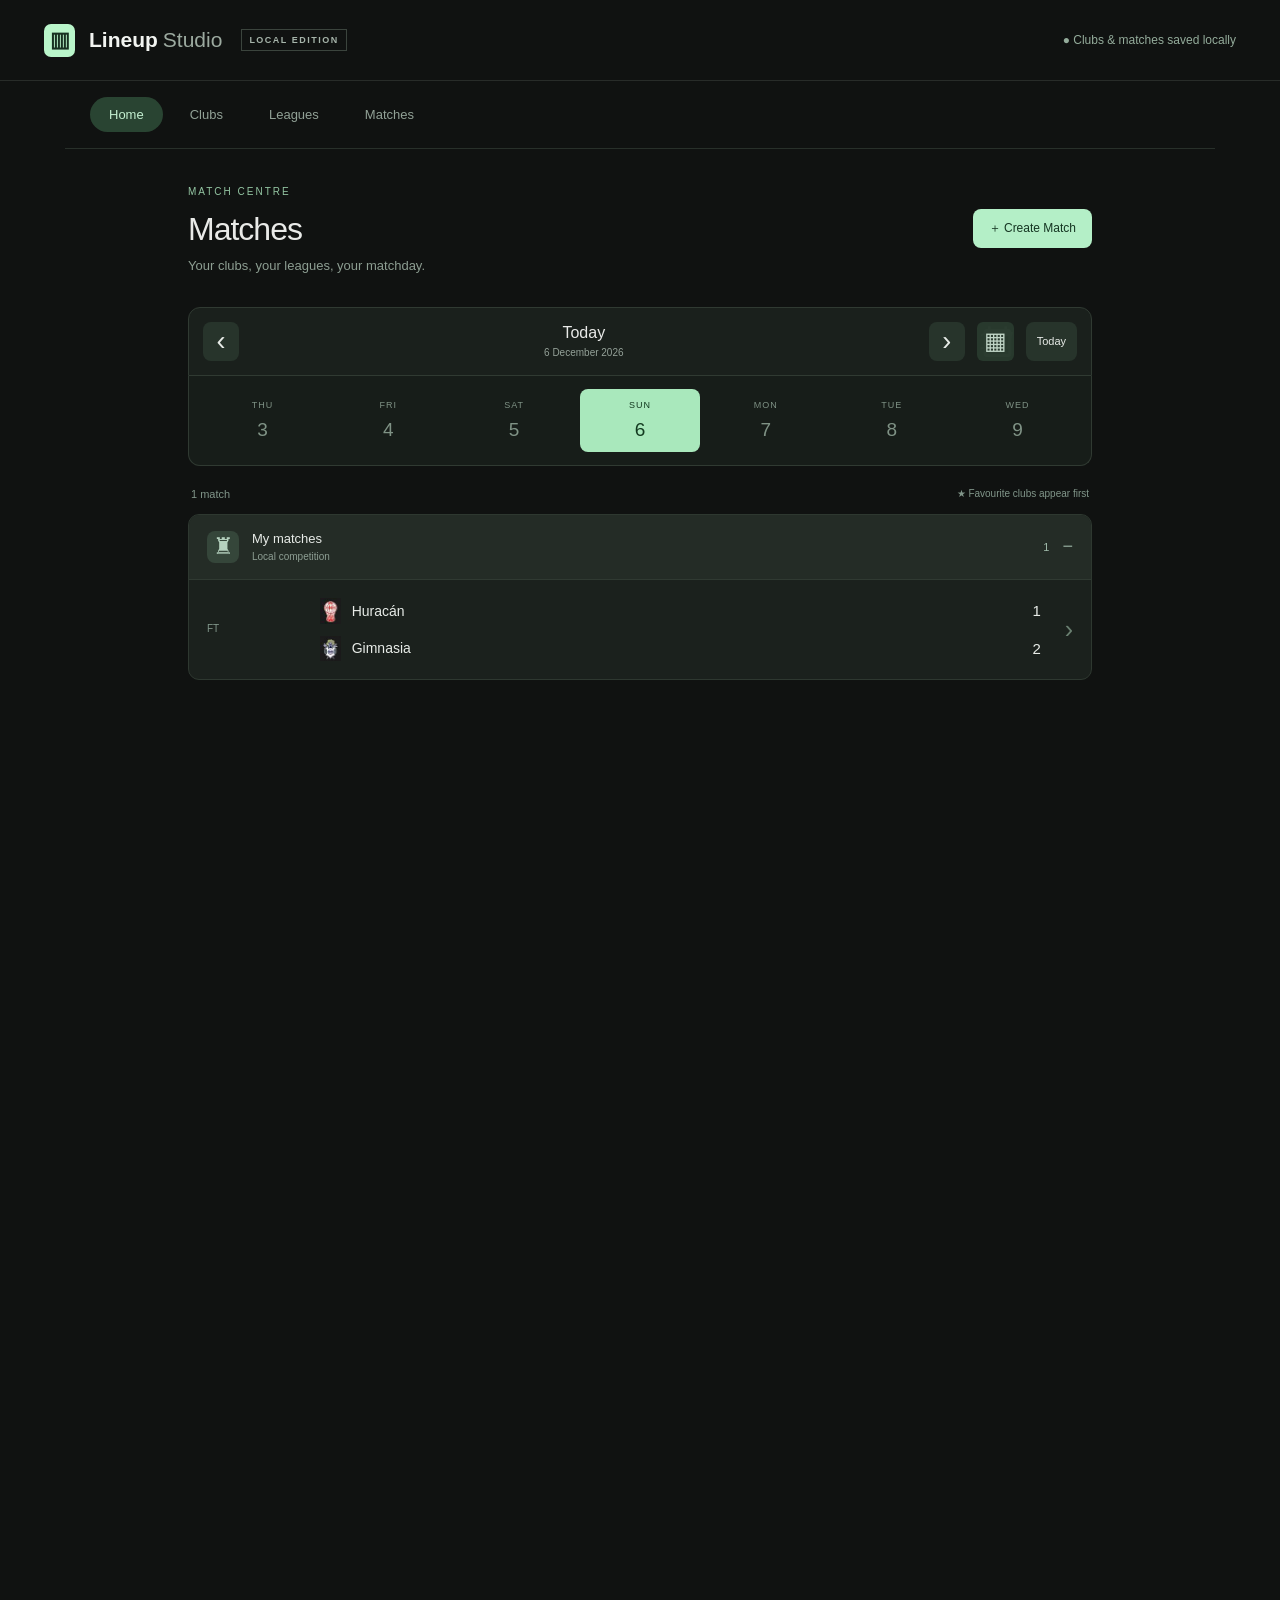
==== commit 15dc0e88: "Add files via upload" ====
--- a/index.html
+++ b/index.html
@@ -1,6 +1,7 @@
 <!doctype html>
 <html lang="en"><head><meta charset="UTF-8"><meta name="viewport" content="width=device-width,initial-scale=1"><title>Lineup Studio — Local match editor</title><link rel="stylesheet" href="style.css"><link rel="stylesheet" href="events.css"><link rel="stylesheet" href="clubs.css"><link rel="stylesheet" href="club-stats.css"><link rel="stylesheet" href="simulator.css"><link rel="stylesheet" href="advanced-match.css"><link rel="stylesheet" href="match-centre.css"><link rel="stylesheet" href="live-player.css">
 <link rel="stylesheet" href="team-generator.css"><link rel="stylesheet" href="competition.css">
+<link rel="stylesheet" href="football-hub.css"><link rel="stylesheet" href="player-profile.css">
 </head>
 <body><header class="app-header"><a class="brand" href="./"><span class="brand-icon">▥</span> Lineup<span>Studio</span><small>LOCAL EDITION</small></a><div class="header-actions"><span id="save-state">● Saved on this device</span><button id="clean">Clean view ↗</button></div></header>
 <main><aside class="editor"><div class="intro"><span class="eyebrow">YOUR MATCH. YOUR LINEUP.</span><h1>Make it your game.</h1><p>Edit the details. See every change live.</p></div><div class="panel-tabs"><button class="active" data-panel="player-panel">Player</button><button data-panel="match-panel">Match</button><button data-panel="clubs-panel">Clubs</button><button data-panel="project-panel">Project</button></div>
--- a/competition.css
+++ b/competition.css
@@ -1 +1,3 @@
-.world-tabs{display:flex;gap:8px;overflow:auto;margin:18px 0;border-bottom:1px solid #333;padding:8px 0}.world-tabs button{flex-shrink:0;border:0;background:none;color:#aaa;padding:12px}.world-tabs .selected{color:#fff;border-bottom:3px solid #6bdf94}.world-card,.world-round{background:#202320;border:1px solid #343a35;border-radius:18px;padding:22px;margin:18px 0;min-width:0}.world-card label{display:block;margin:12px 0}.world-card input:not([type=checkbox]),.world-card select,#competition-season{width:100%;max-width:100%;background:#161a17;color:#fff;padding:12px;border:1px solid #3c443e;border-radius:10px;box-sizing:border-box}.world-members{display:grid;grid-template-columns:repeat(auto-fit,minmax(160px,1fr));max-height:270px;overflow:auto}.world-members label{display:flex;gap:10px;align-items:center}.history-edition{display:flex;width:100%;justify-content:space-between;text-align:left;align-items:center;padding:20px;background:#222;border:0;border-bottom:1px solid #353535;color:#fff}.history-edition small{display:block;color:#aaa;margin-top:10px}.trophy-cabinet{background:#202020;border:1px solid #333;border-radius:18px;overflow:hidden;margin-top:26px}.trophy-cabinet>h2{padding:20px;margin:0;border-bottom:1px solid #333}.trophy-competition{padding:20px;border-bottom:1px solid #353535}.trophy-competition h3{display:flex;gap:14px;align-items:center;font-size:15px;margin:0 0 22px}.trophy-competition h3 img{height:28px;width:28px;object-fit:contain}.trophy-competition summary{display:flex;gap:20px;align-items:center;padding:16px 0;cursor:pointer;list-style:none}.trophy-competition summary::-webkit-details-marker{display:none}.trophy-competition summary>span{color:#aaa;flex:1}.trophy-competition summary b{font-size:15px}.trophy-competition summary i{font-style:normal;color:#aaa}.trophy-competition details[open] summary i{transform:rotate(180deg)}.trophy-competition details button{display:flex;justify-content:space-between;width:100%;padding:12px;background:#292929;color:#fff;border:0;border-radius:8px;margin-bottom:5px}.danger-action{border-color:#67433f!important;margin:7px 0}#recovery-list p{padding:10px;border:1px solid #333;border-radius:10px;font-size:12px;color:#bbb}#world-settings h2{font-size:20px}#main-navigation{flex-wrap:wrap}
+.world-tabs{display:flex;gap:8px;overflow:auto;margin:18px 0;border-bottom:1px solid #333;padding:8px 0}.world-tabs button{flex-shrink:0;border:0;background:none;color:#aaa;padding:12px}.world-tabs .selected{color:#fff;border-bottom:3px solid #6bdf94}.world-card,.world-round{background:#202320;border:1px solid #343a35;border-radius:18px;padding:22px;margin:18px 0;min-width:0}.world-card label{display:block;margin:12px 0}.world-card input:not([type=checkbox]),.world-card select,#competition-season{width:100%;max-width:100%;background:#161a17;color:#fff;padding:12px;border:1px solid #3c443e;border-radius:10px;box-sizing:border-box}.world-members{display:grid;grid-template-columns:repeat(auto-fit,minmax(160px,1fr));max-height:270px;overflow:auto}.world-members label{display:flex;gap:10px;align-items:center}.history-edition{display:flex;width:100%;justify-content:space-between;text-align:left;align-items:center;padding:20px;background:#222;border:0;border-bottom:1px solid #353535;color:#fff}.history-edition small{display:block;color:#aaa;margin-top:10px}.trophy-cabinet{background:#202020;border:1px solid #333;border-radius:18px;overflow:hidden;margin-top:26px}.trophy-cabinet>h2{padding:20px;margin:0;border-bottom:1px solid #333}.trophy-competition{padding:20px;border-bottom:1px solid #353535}.trophy-competition h3{display:flex;gap:14px;align-items:center;font-size:15px;margin:0 0 22px}.trophy-competition h3 img{height:28px;width:28px;object-fit:contain}.trophy-competition summary{display:flex;gap:20px;align-items:center;padding:16px 0;cursor:pointer;list-style:none}.trophy-competition summary::-webkit-details-marker{display:none}.trophy-competition summary>span{color:#aaa;flex:1}.trophy-competition summary b{font-size:15px}.trophy-competition summary i{font-style:normal;color:#aaa}.trophy-competition details[open] summary i{transform:rotate(180deg)}.trophy-competition details button{display:flex;justify-content:space-between;width:100%;padding:12px;background:#292929;color:#fff;border:0;border-radius:8px;margin-bottom:5px}.danger-action{border-color:#67433f!important;margin:7px 0}#recovery-list p{padding:10px;border:1px solid #333;border-radius:10px;font-size:12px;color:#bbb}#world-settings h2{font-size:20px}#main-navigation{flex-wrap:wrap}
+
+#league-sim-progress{position:fixed;bottom:22px;left:50%;transform:translateX(-50%);z-index:1000;max-width:90vw;min-width:260px;background:#24372b;box-shadow:0 10px 40px #0008}#league-sim-progress[hidden]{display:none}#league-sim-progress button{margin-left:14px}.league-winner{text-align:center}.winner-trophy{display:block;font-size:48px}.league-winner>.club-crest{width:70px;height:70px;margin:12px auto}.bench-grid>.bench-section-label{grid-column:1/-1}
--- a/football-hub.css
+++ b/football-hub.css
@@ -0,0 +1,28 @@
+/* Mobile football browsing. The match pitch, tabs and simulation layout stay in their existing styles. */
+body.hub-enabled{--hub-bg:#000;--hub-card:#1e1e1e;--hub-raised:#282828;--hub-muted:#999;--hub-green:#78f896;background:#000;padding-bottom:calc(112px + env(safe-area-inset-bottom))}
+.hub-enabled #main-navigation{display:none}.hub-enabled.centre-route>.app-header{display:none}
+.hub-enabled #match-centre{width:100%;max-width:740px;padding:34px 22px 55px;color:#f5f5f5;font-family:-apple-system,BlinkMacSystemFont,"Segoe UI",Arial,sans-serif;min-height:75vh}
+.hub-enabled button{touch-action:manipulation}.hub-enabled button:focus-visible,.hub-enabled input:focus-visible{outline-color:var(--hub-green)}
+.hub-header{display:flex;align-items:center;justify-content:space-between;gap:16px;min-height:64px;margin:10px 0 24px}.hub-header h1{font-size:34px;line-height:1.15;letter-spacing:-.9px;margin:0;font-weight:750}.hub-header .hub-wordmark{font-size:29px;letter-spacing:-1.1px;white-space:nowrap;display:flex;align-items:center;gap:0}.hub-wordmark i{font-size:30px;line-height:1;font-style:normal;transform:rotate(-19deg);width:18px;display:inline-block;margin-left:-4px;color:#fff}.hub-header-actions{display:flex;align-items:center;gap:9px}
+.hub-header svg,.hub-floating-menu svg,#hub-menu svg{width:25px;height:25px;fill:none;stroke:currentColor;stroke-width:2;stroke-linecap:round;stroke-linejoin:round}.hub-round-button,.hub-floating-menu,.hub-calendar{width:46px;height:46px;padding:0;border-radius:50%;border:1px solid #303030;background:#111;display:grid;place-items:center;color:#f2f2f2;flex-shrink:0}.hub-header .hub-round-button:hover{background:#242424}.hub-live-toggle{display:flex;align-items:center;gap:6px;background:#111;border:1px solid #2b2b2b;border-radius:28px;padding:10px 12px;font-size:14px}.hub-live-toggle i{width:8px;height:8px;background:#aaa;border-radius:50%}.hub-live-toggle.selected{color:var(--hub-green);border-color:#4b8059}.hub-live-toggle.selected i{background:var(--hub-green)}
+.hub-calendar{position:relative;border-radius:18px;width:42px}.hub-calendar svg{width:27px;height:27px;stroke-width:1.8}.hub-calendar b{position:absolute;font-size:10px;left:0;right:0;top:19px;text-align:center}.hub-calendar input{position:absolute;inset:0!important;opacity:.01;width:100%!important;height:100%;margin:0!important;padding:0!important;cursor:pointer}.hub-calendar input::-webkit-calendar-picker-indicator{position:absolute;inset:0;width:100%;height:100%;cursor:pointer}
+.hub-date-selector{display:flex;align-items:center;gap:0;margin:0 -15px 25px}.hub-date-selector>button{padding:8px 4px;background:none;border:0;color:#777;font-size:23px;width:23px;flex-shrink:0}.hub-date-strip{position:relative;display:flex;overflow-x:auto;scrollbar-width:none;gap:21px;align-items:center;flex:1;min-width:0;padding:0 8px}.hub-date-strip::-webkit-scrollbar{display:none}.hub-date-strip button{flex-shrink:0;border:0;border-radius:0;background:none;padding:13px 0 16px;font-size:15px;font-weight:650;white-space:nowrap;color:#888;border-bottom:3px solid transparent}.hub-date-strip button.selected{color:#fff;border-bottom-color:var(--hub-green)}
+.hub-enabled .hub-match-group{border:0;border-radius:19px;margin:0 0 22px;background:var(--hub-card);overflow:hidden}.hub-enabled .hub-group-heading{display:flex;align-items:center;width:100%;min-height:57px;padding:14px 16px;gap:12px;background:#292929;border:0;border-radius:0;text-align:left}.hub-group-heading strong{font-size:14px;font-weight:700;flex:1;min-width:0;overflow-wrap:anywhere}.hub-group-heading>img{width:25px;height:25px;object-fit:contain}.hub-group-star{font-size:22px;width:25px;color:#fff}.hub-group-heading .hub-collapse{font-size:19px;color:#858585;flex:0 0 15px}.hub-competition-glyph{width:25px;height:25px;display:grid;place-items:center}.hub-competition-glyph svg{width:24px;height:24px;stroke:#f0f0f0;fill:none;stroke-width:1.7}
+.hub-enabled .hub-match-row{display:grid;grid-template-columns:minmax(0,1fr) 62px minmax(0,1fr);align-items:center;gap:8px;min-height:82px;padding:14px 16px;border:0;border-bottom:1px solid #151515;background:transparent;text-align:center;border-radius:0}.hub-enabled .hub-match-row:last-child{border-bottom:0}.hub-enabled .hub-match-row:hover{background:#272727}.hub-match-team{display:flex;align-items:center;gap:9px;min-width:0}.hub-match-team.home{justify-content:flex-end;text-align:right}.hub-match-team.away{justify-content:flex-start;text-align:left}.hub-match-team strong{font-size:14px;font-weight:450;line-height:1.3;overflow-wrap:anywhere;min-width:0}.hub-match-team .club-crest{zoom:.57;max-width:45px;flex-shrink:0}.hub-match-team .crest-letter{font-size:17px}.hub-match-score{font-size:15px;font-weight:600;color:#aaa;line-height:1.05;font-variant-numeric:tabular-nums;display:flex;flex-direction:column;justify-content:center;gap:6px;align-items:center}.hub-match-score>b{font-size:17px;color:#f3f3f3;font-weight:600;white-space:nowrap}.hub-match-score small{font-size:12px;line-height:1.15;font-weight:450}.hub-match-score .centre-match-status{width:auto;font-size:10px;line-height:1.25}.hub-match-row.live .hub-match-score,.hub-match-row.ht .hub-match-score,.hub-match-row.live .centre-match-status,.hub-match-row.ht .centre-match-status{color:var(--hub-green)}
+.hub-empty{padding:42px 18px;text-align:center}.hub-empty>span{font-size:38px;color:var(--hub-green);display:inline-block}.hub-empty>span svg{width:40px;height:40px;fill:none;stroke:currentColor;stroke-width:1.4}.hub-empty h2{font-size:20px;line-height:1.4;font-weight:650;margin:15px 0}.hub-empty p,.hub-empty-label{font-size:14px;line-height:1.7;color:#999;overflow-wrap:anywhere}.hub-empty button{margin-top:14px}.hub-enabled #match-centre .primary{border:0;background:#244731;color:#b6f6c6;border-radius:24px;padding:12px 19px;font-weight:600}.hub-section-title{font-size:20px;font-weight:700;margin:30px 2px 22px}.hub-section-heading{display:flex;justify-content:space-between;align-items:center;gap:16px;margin:25px 0 21px}.hub-section-heading h2{font-size:22px;margin:0;letter-spacing:-.4px}.hub-section-heading>button{background:none;border:0;font-size:12px;color:var(--hub-green);padding:5px;text-align:right}
+.hub-search-field{display:flex;align-items:center;gap:10px;min-height:49px;padding:0 15px;background:#111;border:1px solid #303030;border-radius:30px;margin:0 0 30px}.hub-search-field>svg{width:22px;height:22px;fill:none;stroke:#aaa;stroke-width:2;flex-shrink:0}.hub-enabled .hub-search-field input{border:0!important;background:none!important;color:#fff;border-radius:0;padding:13px 0!important;margin:0!important;font-size:16px;line-height:1.25;width:100%;min-width:0}.hub-search-field input::placeholder{color:#969696}.hub-search-field input:focus-visible{outline:none}.hub-search-field:focus-within{border-color:#699676;box-shadow:0 0 0 1px #699676}
+.hub-league-row{display:flex;align-items:center;gap:7px;background:#1e1e1e;border-radius:19px;margin-bottom:11px;padding:4px 10px 4px 0;min-height:72px}.hub-league-row>button:first-child{display:flex;align-items:center;gap:15px;flex:1;min-width:0;text-align:left;border:0;background:none;padding:14px 16px;border-radius:19px}.hub-league-row>button:first-child>span:last-child{min-width:0;overflow-wrap:anywhere;font-size:16px;line-height:1.3}.hub-league-row small{display:block;color:#8c8c8c;font-size:11px;margin-top:4px;text-transform:capitalize}.hub-league-badge{width:28px;height:35px;object-fit:contain;flex-shrink:0}.hub-league-badge.generated{display:grid;place-items:center}.hub-league-badge svg{width:28px;height:28px;stroke:#b4d8c5;fill:none;stroke-width:1.7}
+.hub-follow-control{display:inline-flex;align-items:center;justify-content:center;gap:5px;border:1px solid #424242;background:#181818;border-radius:24px;padding:9px 16px;font-size:13px;white-space:nowrap;color:#eee}.hub-follow-control.is-following{color:var(--hub-green);border-color:#40664b}.hub-follow-control.compact{width:34px;height:34px;padding:0;flex-shrink:0;border:0;background:transparent;font-size:23px;color:#aaa}.hub-follow-control.compact.is-following{color:var(--hub-green)}.hub-enabled #match-centre>.hub-follow-control{margin:0 0 20px}#club-screen .hub-follow-control{font-size:24px;padding:13px 25px;margin:20px 25px}#club-screen .hub-follow-control.compact{font-size:25px}.live-player-hero>.hub-follow-control{margin-top:12px}
+.hub-text-tabs{display:flex;gap:27px;overflow-x:auto;scrollbar-width:none;align-items:center;margin:0 0 25px;padding:0 0 4px}.hub-text-tabs button{flex-shrink:0;background:none;border:0;border-radius:0;padding:6px 0;font-size:15px;font-weight:650;color:#898989;white-space:nowrap}.hub-text-tabs button.selected{color:#fff}.hub-text-tabs button:hover{color:var(--hub-green)}
+.hub-follow-grid{display:grid;grid-template-columns:repeat(2,minmax(0,1fr));gap:12px}.hub-follow-card{position:relative;min-width:0;overflow:hidden;background:var(--club-colour);border-radius:19px;min-height:195px;color:#fff}.hub-follow-card-link{display:flex;flex-direction:column;width:100%;height:100%;min-height:195px;background:transparent;border:0;padding:19px 15px 17px;text-align:left;color:inherit}.hub-follow-card-link:hover{background:#ffffff0d}.hub-follow-card .club-crest{zoom:.8;margin-bottom:14px}.hub-follow-card h2{font-size:21px;font-weight:750;letter-spacing:-.5px;margin:0 0 23px;line-height:1.15;overflow-wrap:anywhere;max-width:100%}.hub-follow-card.dark-ink{color:#202020}.hub-next-fixture{margin-top:auto;min-width:0}.hub-next-fixture>span{display:block;font-size:13px;line-height:1.4;overflow-wrap:anywhere}.hub-next-fixture>small{display:block;font-size:12px;line-height:1.4;margin-top:5px;opacity:.9;overflow-wrap:anywhere}.hub-follow-card>.hub-follow-control{position:absolute;top:12px;right:9px;color:#ffffffb3}.hub-follow-card>.hub-follow-control.is-following{color:inherit}.hub-follow-player{background:#1e1e1e;border-radius:19px;margin-bottom:12px;display:flex;align-items:center;padding-right:10px}.hub-follow-player>button:first-child{display:flex;align-items:center;gap:12px;min-width:0;flex:1;background:none;border:0;text-align:left;padding:16px 12px}.hub-follow-player>button>span:nth-child(2){min-width:0;flex:1}.hub-follow-player strong{font-size:15px;overflow-wrap:anywhere;font-weight:650}.hub-follow-player small{display:block;color:#999;font-size:11px;line-height:1.5;margin-top:4px}.hub-follow-player .avg-rating{font-size:12px;padding:4px 5px}.hub-follow-player .face-wrap{flex-shrink:0}
+.hub-search-tabs{display:flex;align-items:center;gap:8px;overflow-x:auto;margin:0 -4px 20px;scrollbar-width:none;padding:0 4px 5px}.hub-search-tabs button{flex-shrink:0;font-size:14px;padding:10px 17px;border-radius:25px;border:1px solid #303030;background:#111}.hub-search-tabs button.selected{background:#f4f4f4;color:#151515;border-color:#f4f4f4}.hub-main-search{margin-bottom:20px;background:#1a1a1a}.hub-search-caption{font-size:12px;color:#999;margin:0 0 15px}.hub-search-result{display:flex;align-items:center;gap:5px;background:#202020;margin:0 0 11px;border-radius:20px;min-height:76px;padding-right:11px}.hub-search-result>button:first-child{display:flex;align-items:center;gap:13px;min-width:0;flex:1;text-align:left;padding:15px 16px;background:none;border:0;border-radius:20px}.hub-search-result>button:first-child>span:last-child{min-width:0;flex:1}.hub-search-result strong{font-size:16px;font-weight:500;overflow-wrap:anywhere}.hub-search-result small{display:block;font-size:13px;color:#939393;margin-top:5px;line-height:1.4;overflow-wrap:anywhere}.hub-search-result .club-crest{zoom:.8}.hub-search-result .face-wrap{flex-shrink:0}.hub-search-result svg{width:30px;height:30px;stroke:#ddd;fill:none;stroke-width:1.7;flex-shrink:0}.hub-recent-remove{padding:0;width:23px;height:23px;font-size:20px;border:0;border-radius:50%;color:#2b2b2b;background:#aaa;display:grid;place-items:center;line-height:1;flex-shrink:0}.hub-result-badges{display:flex;align-items:center;position:relative;width:48px;flex-shrink:0}.hub-result-badges .club-crest{zoom:.6}.hub-result-badges .club-crest+ .club-crest{margin-left:-5px}
+.hub-trending{display:inline-grid;place-items:center;background:#35d58c;color:#102a1a;width:23px;height:23px;font-size:20px;border-radius:50%;margin-right:7px;font-weight:800}.hub-news-card{margin-bottom:24px}.hub-news-card>button{display:flex;align-items:stretch;gap:15px;width:100%;border:0;padding:0;border-radius:0;background:none;text-align:left}.hub-news-card-copy{flex:1;min-width:0;display:flex;flex-direction:column}.hub-news-card h2{font-size:17px;font-weight:650;line-height:1.4;margin:0 0 14px;letter-spacing:-.25px;overflow-wrap:anywhere}.hub-news-card-copy p{font-size:10px;line-height:1.4;color:#888;margin:auto 0 2px}.hub-source-dot{color:#38d58e;margin-right:4px}.hub-news-art{position:relative;background:linear-gradient(125deg,#294a40,#14252b 48%,#354464);display:flex;align-items:center;justify-content:space-around;width:118px;min-height:92px;border-radius:13px;overflow:hidden;flex-shrink:0;padding:15px}.hub-news-art::before{content:'';position:absolute;inset:0;background:radial-gradient(ellipse at 20% 15%,#a8ffbd25,transparent 55%),linear-gradient(110deg,transparent 49.5%,#ffffff14 50%,transparent 50.5%)}.hub-news-art>span{position:relative;z-index:1}.hub-news-art .club-crest{zoom:1}.hub-news-art .hub-art-opponent .club-crest{zoom:.75}.hub-news-art .hub-art-player{align-self:flex-end;margin:0 -4px -15px}.hub-news-art .face-wrap{background:transparent}.hub-news-art.large{width:100%;aspect-ratio:1.78;min-height:190px;max-height:310px;border-radius:13px;padding:25px}.hub-news-art.large .hub-art-club .club-crest{zoom:2.5}.hub-news-art.large .hub-art-opponent .club-crest{zoom:2.5}.hub-news-art.large .hub-art-player{margin-bottom:-25px}.hub-art-caption{position:absolute!important;left:16px;bottom:13px;font-size:10px;text-transform:uppercase;letter-spacing:1.4px;font-weight:650;color:#d2e7d7;max-width:65%;overflow:hidden;text-overflow:ellipsis;white-space:nowrap}.hub-art-trophy{font-size:45px}.hub-news-art.large .hub-art-trophy{font-size:90px}.hub-news-art.title-art{background:linear-gradient(125deg,#423b20,#183d2a 65%,#203828)}.hub-news-card.featured{margin-bottom:30px}.hub-news-card.featured>button{display:block}.hub-news-card.featured h2{font-size:20px;line-height:1.4;margin:15px 0 16px;letter-spacing:-.4px}.hub-news-card.featured .hub-news-card-copy p{font-size:11px;margin:0}.hub-article h1{font-size:30px;line-height:1.22;letter-spacing:-.7px;margin:17px 0;overflow-wrap:anywhere}.hub-article-category{color:var(--hub-green);text-transform:uppercase;font-size:11px;letter-spacing:1px;margin-top:25px}.hub-article-date{font-size:12px;color:#888;margin-bottom:28px}.hub-article-summary{font-size:18px;line-height:1.75;color:#d6d6d6}.hub-article section{border-top:1px solid #252525;padding:22px 0 10px;margin-top:25px}.hub-article section h2{font-size:20px;margin:0 0 17px}.hub-article section p{font-size:15px;line-height:1.7;color:#bbb}.hub-article-score b{padding:0 8px;color:#fff;white-space:nowrap}.hub-article .primary{margin:20px 10px 0 0}.hub-article-stats>div{display:flex;justify-content:space-between;gap:15px;padding:13px 0;font-size:14px;border-bottom:1px solid #222}.hub-article-stats dt{color:#999}.hub-article-stats dd{margin:0;min-width:40px;text-align:center;color:#eee}
+#hub-bottom-nav{position:fixed;bottom:calc(16px + env(safe-area-inset-bottom));left:50%;transform:translateX(-50%);display:flex;align-items:stretch;gap:9px;width:calc(100% - 34px);max-width:580px;height:66px;z-index:80;font-family:-apple-system,BlinkMacSystemFont,"Segoe UI",Arial,sans-serif}.hub-nav-pill,.hub-search-nav{border:1px solid #ffffff2e;background:linear-gradient(130deg,#454545b8,#1d1d1de6);box-shadow:0 3px 20px #0008,inset 0 0 0 3px #ffffff05;backdrop-filter:blur(24px);-webkit-backdrop-filter:blur(24px);border-radius:38px}.hub-nav-pill{display:grid;grid-template-columns:repeat(4,minmax(0,1fr));padding:3px;flex:1;min-width:0}.hub-nav-pill button{display:flex;flex-direction:column;align-items:center;justify-content:center;gap:4px;padding:3px 1px;border:0;border-radius:32px;background:none;font-size:10px;line-height:1;color:#ddd;min-width:0}.hub-nav-pill button svg{width:25px;height:25px;fill:none;stroke:currentColor;stroke-width:2.2;stroke-linecap:round;stroke-linejoin:round}.hub-nav-pill button.selected{color:var(--hub-green);background:#ffffff16;font-weight:600}.hub-nav-pill button.selected svg{filter:drop-shadow(0 0 7px #77ff9655)}.hub-search-nav{width:66px;flex-shrink:0;padding:0;display:grid;place-items:center;color:#eee}.hub-search-nav svg{width:30px;height:30px;fill:none;stroke:currentColor;stroke-width:2;stroke-linecap:round}.hub-search-nav.selected{color:var(--hub-green);background:#344539b8}
+#hub-menu{position:fixed;inset:0;z-index:2500;background:#0009;backdrop-filter:blur(8px);padding:calc(20px + env(safe-area-inset-top)) 18px calc(20px + env(safe-area-inset-bottom));display:flex;justify-content:center;align-items:flex-start}#hub-menu[hidden]{display:none}#hub-menu>section{background:#1b1b1b;border:1px solid #383838;border-radius:22px;width:100%;max-width:470px;max-height:calc(100dvh - 50px);overflow:auto;padding:14px}.hub-menu-heading{display:flex;align-items:center;justify-content:space-between;padding:5px 8px 15px;gap:12px}.hub-menu-heading strong{font-size:18px}.hub-menu-heading button{border:0;background:none;padding:4px;display:grid;place-items:center}#hub-menu [data-hub-manage]{display:flex;align-items:center;justify-content:space-between;width:100%;padding:16px 10px;font-size:15px;border:0;border-radius:0;background:none;border-top:1px solid #303030;text-align:left;gap:15px}#hub-menu [data-hub-manage]:hover{background:#292929}#hub-menu [data-hub-manage]>span{color:#888}.hub-floating-menu{position:fixed;right:16px;top:16px;z-index:35;display:none}.hub-enabled:not(.centre-route) .hub-floating-menu{display:grid}
+.hub-enabled #match-centre .world-card,.hub-enabled #match-centre .centre-club-card,.hub-enabled #match-centre .world-round{background:#1d1d1d;border:0;border-radius:19px}.hub-enabled #match-centre .world-tabs{border:0;background:none;overflow-x:auto}.hub-enabled #match-centre .world-tabs button{border:0;border-radius:0;background:none;white-space:nowrap;color:#999}.hub-enabled #match-centre .world-tabs button.selected{color:var(--hub-green);border-bottom:2px solid var(--hub-green)}.hub-enabled #match-centre .centre-title h1{font-weight:750}.hub-enabled #match-centre .world-card h2{font-size:19px}.hub-enabled #match-centre .world-card p{color:#aaa;line-height:1.6}.hub-enabled #match-centre .league-winner h1{color:#fff}.hub-enabled #match-centre .centre-title p,.hub-enabled #match-centre .centre-eyebrow{color:#999}.hub-enabled #match-centre .centre-fixture:not(.hub-match-row){background:#1b1b1b}.hub-enabled #match-centre .world-table{font-variant-numeric:tabular-nums}.hub-enabled #match-centre .world-table th{color:#999}.hub-enabled #toast{z-index:2700;bottom:calc(100px + env(safe-area-inset-bottom))}
+body.clean #hub-bottom-nav,body.clean .hub-floating-menu,body.player-sheet-open #hub-bottom-nav,body.player-sheet-open .hub-floating-menu{display:none}
+@media(min-width:780px){.hub-enabled #match-centre{padding-top:42px}.hub-header{margin-bottom:35px}.hub-header h1{font-size:38px}.hub-date-selector{margin-bottom:30px}.hub-date-strip{gap:28px;justify-content:center}.hub-enabled .hub-match-row{min-height:88px;grid-template-columns:minmax(0,1fr) 85px minmax(0,1fr);padding-left:24px;padding-right:24px;gap:18px}.hub-match-team strong{font-size:16px}.hub-follow-card,.hub-follow-card-link{min-height:230px}.hub-follow-card h2{font-size:26px}.hub-news-card h2{font-size:19px}.hub-news-card.featured h2{font-size:23px}.hub-enabled:not(.centre-route) .hub-floating-menu{top:90px}.hub-news-art{width:155px;min-height:110px}.hub-enabled .app-header{padding-right:50px}}
+@media(max-width:440px){.hub-enabled #match-centre{padding:20px 15px 35px}.hub-header{gap:8px;margin:12px 0 22px;min-height:54px}.hub-header h1{font-size:30px}.hub-header .hub-wordmark{font-size:25px}.hub-header-actions{gap:7px}.hub-live-toggle{font-size:12px;padding:8px 10px}.hub-round-button,.hub-calendar{width:41px;height:41px}.hub-calendar b{top:16px}.hub-date-strip{gap:20px}.hub-enabled .hub-match-row{gap:7px;padding:14px 11px;min-height:79px;grid-template-columns:minmax(0,1fr) 57px minmax(0,1fr)}.hub-match-team{gap:7px}.hub-match-team strong{font-size:13px}.hub-match-team .club-crest{zoom:.5}.hub-group-heading strong{font-size:13px}.hub-follow-card h2{font-size:19px}.hub-follow-card-link{padding:17px 13px 16px}.hub-follow-card,.hub-follow-card-link{min-height:190px}.hub-news-art{width:110px;min-height:86px}.hub-news-card h2{font-size:16px}.hub-news-card.featured h2{font-size:19px}.hub-follow-player .face-wrap{--face-size:52px!important;--face-scale:.5!important}.hub-follow-player strong{font-size:14px}.hub-follow-player>button:first-child{gap:9px}.hub-follow-player .avg-rating{font-size:10px}.hub-text-tabs{gap:24px}.hub-text-tabs button{font-size:14px}.hub-enabled:not(.centre-route)>.app-header{display:none}}
+@media(prefers-reduced-motion:reduce){.hub-enabled *{scroll-behavior:auto!important}}
+
+.hub-enabled #club-screen .screen-content{padding-bottom:160px}
--- a/player-profile.css
+++ b/player-profile.css
@@ -0,0 +1,82 @@
+/* Profile pages live in the browsing shell, outside the scaled match pitch. */
+.hub-enabled #match-centre:has(.pp-page){padding:0;max-width:660px}
+.pp-page{color:#f5f5f5;font-size:16px;padding-bottom:130px;min-width:0}
+.pp-page button{font:inherit;color:inherit;cursor:pointer}
+.pp-header{background:linear-gradient(#202020,#191919);padding:24px 22px 0}
+.pp-top{display:flex;align-items:center;justify-content:space-between;margin-bottom:38px}
+.pp-top .hub-round-button{width:52px;height:52px}
+.pp-follow{background:none;border:1px solid #777;border-radius:24px;padding:7px 19px;font-size:18px!important;font-weight:700}
+.pp-follow[aria-pressed=true]{color:#70e48e;border-color:#70e48e}
+.pp-identity{display:flex;align-items:center;gap:18px;min-width:0;margin-bottom:30px}
+.pp-identity>.face-wrap{flex:none}
+.pp-identity>div{min-width:0}
+.pp-identity h1{font-size:clamp(23px,5.3vw,32px);line-height:1.15;margin:0 0 9px;overflow-wrap:anywhere;font-weight:750;letter-spacing:-.6px}
+.pp-identity button{display:flex;align-items:center;gap:8px;max-width:100%;border:0;background:#282828;padding:4px 10px;border-radius:22px;font-weight:600}
+.pp-identity button span{overflow:hidden;text-overflow:ellipsis;white-space:nowrap}
+.pp-page .club-crest{vertical-align:middle;display:inline-block;flex:none;width:27px;height:30px;background-size:contain;background-repeat:no-repeat;background-position:center}
+.pp-identity button img,.pp-card h2>img{width:25px;height:28px;object-fit:contain}
+.pp-tabs{display:grid;grid-template-columns:repeat(4,minmax(0,1fr));gap:5px;margin:0 -10px}
+.pp-tabs button{background:none;border:0;color:#969696;padding:16px 0 22px;font-size:18px;font-weight:650}
+.pp-tabs button.active{color:white}
+.pp-content{padding:14px 12px 0;background:#000}
+.pp-card{background:#1f1f1f;border-radius:22px;margin-bottom:16px;overflow:hidden}
+.pp-bio{display:grid;grid-template-columns:repeat(3,minmax(0,1fr));row-gap:30px;padding:28px 12px}
+.pp-bio>div,.pp-summary>div{text-align:center;min-width:0}
+.pp-bio strong{font-size:18px;font-weight:450;display:block;overflow-wrap:anywhere}
+.pp-page small{color:#9d9d9d}
+.pp-bio small,.pp-summary small{display:block;margin-top:7px;font-size:14px}
+.pp-card h2{font-size:18px;font-weight:650;margin:0;display:flex;align-items:center;gap:12px;padding:20px}
+.pp-card h2>span{min-width:0;overflow-wrap:anywhere}
+.pp-card h2 small{display:block;font-size:12px;margin-top:4px;font-weight:400}
+.pp-summary{display:grid;grid-template-columns:repeat(4,minmax(0,1fr));padding:12px 12px 26px;gap:4px}
+.pp-summary strong{font-weight:400;font-size:22px}
+.pp-page .avg-rating{display:inline-flex;align-items:center;justify-content:center;color:#07170d;background:#30c87c;padding:2px 5px;min-width:36px;border-radius:5px;font-weight:650;font-size:16px;height:auto;line-height:1.25;white-space:nowrap}
+.pp-page .avg-rating.low{background:#f45459;color:#000}
+.pp-page .avg-rating.okay{background:#ff9f35;color:#000}
+.pp-page .avg-rating.unrated{background:#333;color:#aaa}
+.pp-matches h2{border-bottom:1px solid #303030}
+.pp-match-row{display:block;width:100%;border:0;border-bottom:1px solid #303030;background:none;text-align:left;padding:22px 20px 25px}
+.pp-match-row:last-child{border-bottom:0}
+.pp-match-meta{display:flex;align-items:center;justify-content:space-between;gap:10px;color:#a3a3a3;font-size:14px;margin-bottom:24px}
+.pp-match-meta small{font-size:10px;text-transform:uppercase;background:#292929;border-radius:12px;padding:3px 8px;max-width:55%;overflow:hidden;text-overflow:ellipsis;white-space:nowrap}
+.pp-match-main{display:flex;align-items:center;gap:12px;min-width:0}
+.pp-opponent{flex:1;min-width:0}
+.pp-opponent strong{display:block;overflow-wrap:anywhere;font-size:17px;font-weight:500}
+.pp-opponent>small{display:block;margin-top:5px;font-size:13px}
+.pp-result{padding:0 3px;border-radius:3px;font-weight:500}
+.pp-result.W{background:#193c2a;color:#53c980}.pp-result.L{background:#3f1c22;color:#df555a}.pp-result.D{background:#3d3829;color:#c3ad6b}
+.pp-match-side{display:flex;align-items:center;gap:8px;flex:none}
+.pp-match-events{max-width:65px;display:flex;flex-wrap:wrap;justify-content:flex-end;gap:3px;font-size:11px}
+.pp-minutes{padding:3px 6px;border:1px solid #484848;border-radius:6px;font-size:14px}
+.pp-segment{display:flex;border-radius:30px;background:#232323;padding:4px;margin-bottom:16px}
+.pp-segment button{border:0;border-radius:26px;padding:11px;flex:1;background:none;font-weight:600}
+.pp-segment button.active{background:#454545;color:#74e28d}
+.pp-career-heading,.pp-career-edition>summary,.pp-career-competition{display:grid;grid-template-columns:minmax(0,1fr) 33px 29px 29px 46px;align-items:center;gap:5px}
+.pp-career-heading{padding:20px 16px 12px}.pp-career-heading h2{padding:0;font-size:17px}.pp-career-heading>span{font-size:11px;text-align:center;color:#aaa}
+.pp-career-edition{margin:0 16px;border-bottom:1px solid #383838}.pp-career-edition:last-child{border-bottom:0}
+.pp-career-edition>summary{list-style:none;cursor:pointer;padding:22px 0}.pp-career-edition>summary::-webkit-details-marker{display:none}
+.pp-career-club{display:flex;gap:10px;align-items:center;min-width:0}.pp-career-club>span{min-width:0;flex:1}.pp-career-club strong{display:block;font-size:16px;font-weight:500;overflow-wrap:anywhere}.pp-career-club small{display:block;font-size:12px;margin-top:6px}.pp-career-club i{font-style:normal;color:#ddd;font-size:17px;flex:none}
+.pp-career-edition[open] .pp-career-club i{transform:rotate(180deg)}
+.pp-career-edition b,.pp-career-competition b{text-align:center;font-size:14px;font-weight:400}
+.pp-career-breakdown{padding-bottom:12px}.pp-career-competition{padding:13px 0;background:#252525;border-radius:8px;margin-bottom:4px;font-size:12px}
+.pp-career-competition>span{display:flex;align-items:center;gap:8px;min-width:0;padding-left:8px;overflow-wrap:anywhere}.pp-career-competition img{width:22px;height:22px;object-fit:contain}.pp-career-competition small{display:block;margin-top:3px}
+.pp-competition-symbol{color:#a1b5a7;font-size:22px}
+.pp-selector{display:flex;align-items:center;gap:18px;color:#a3a3a3;padding:8px 5px 20px;font-size:14px}.pp-selector select{flex:1;min-width:0;padding:10px;color:white;background:#232323;border:1px solid #3c3c3c;border-radius:20px;font:inherit}
+.pp-statistics dl{margin:0;padding:0 20px 12px}.pp-statistics dl>div{display:flex;justify-content:space-between;gap:15px;padding:15px 0;border-bottom:1px solid #2e2e2e;font-size:15px}.pp-statistics dt{color:#aaa}.pp-statistics dd{margin:0;text-align:right;flex:none;font-variant-numeric:tabular-nums}
+.pp-section-label{font-size:19px;margin:25px 8px 15px}.pp-empty{padding:28px;color:#aaa;line-height:1.5}.pp-note{font-size:12px;line-height:1.6;color:#888;margin:20px 8px}
+.pp-news-players button{display:flex;align-items:center;gap:12px;width:100%;border:0;border-bottom:1px solid #333;padding:15px 0;background:none;color:white;font:inherit;text-align:left;cursor:pointer}.pp-news-players button>span{flex:1}.pp-news-players small{display:block;color:#aaa;margin-top:4px}
+@media(max-width:380px){.pp-header{padding-left:16px;padding-right:16px}.pp-tabs button{font-size:16px}.pp-card h2{padding:18px 15px}.pp-match-row{padding:20px 14px}.pp-match-side{gap:5px}.pp-match-main{gap:7px}.pp-match-events{max-width:34px}.pp-career-heading,.pp-career-edition>summary,.pp-career-competition{grid-template-columns:minmax(0,1fr) 25px 23px 23px 40px;gap:3px}.pp-career-club{gap:5px}.pp-career-club strong{font-size:14px}.pp-career-club .club-crest{width:22px}.pp-page .avg-rating{min-width:32px;font-size:14px}.pp-career-edition{margin:0 12px}.pp-bio strong{font-size:16px}}
+
+.pp-page .crest-home{background-size:485.4px 768px;background-position:-161.4px -89.4px}
+.pp-page .crest-away{background-size:485.4px 768px;background-position:-297px -89.4px}
+.pp-page .crest-letter{font-size:12px;border-radius:5px}
+
+.pp-career-edition b,.pp-career-competition b{min-width:0;overflow:hidden;text-overflow:ellipsis;white-space:nowrap}
+.pp-summary strong{display:block;overflow-wrap:anywhere}
+.pp-page button:focus-visible,.pp-career-edition summary:focus-visible{outline:2px solid #78ef99;outline-offset:3px}
+
+.pp-news-hero{display:block;width:100%;padding:0;border:0;background:none;text-align:left;color:inherit;cursor:pointer}
+.pp-news-name{border:0;background:none;color:inherit;padding:0;font:inherit;text-align:left;cursor:pointer;text-decoration:underline;text-decoration-color:#555;text-underline-offset:4px}
+
+.pp-career-subseason{margin:7px 0;padding:8px;border-radius:10px;background:#292929}.pp-career-subseason>summary{cursor:pointer;display:grid;grid-template-columns:minmax(0,1fr) 33px 29px 29px 46px;gap:5px;align-items:center;font-size:14px;padding:12px 0}.pp-career-subseason .pp-career-competition{font-size:11px}.world-day-actions{display:flex;align-items:center;justify-content:space-between;gap:16px;background:#171e19;border:1px solid #284330;border-radius:18px;padding:16px;margin:4px 0 22px}.world-day-actions>button:first-child{background:none;border:0;text-align:left;color:white}.world-day-actions small{display:block;color:#aaa;margin-bottom:5px}.world-day-actions .primary{white-space:nowrap;font-weight:700;padding:13px 16px}.pp-transfer-action{width:100%;padding:14px;margin-bottom:16px;border:1px solid #3d5a46;border-radius:20px;background:#1c2a21;font-size:14px!important;color:#9dedb3!important}.pp-transfer-history>div{display:flex;flex-direction:column;gap:10px;padding:20px;border-top:1px solid #333}.pp-transfer-history time{color:#aaa;font-size:13px}.pp-transfer-history strong{font-size:15px;font-weight:500}.world-season-link{background:#202020;padding:15px;border-radius:16px;margin:14px 0;display:flex;gap:12px;flex-wrap:wrap;align-items:center}.world-season-link label{flex:1;min-width:150px}.world-season-link small{width:100%;color:#aaa}.crest-flag{font-size:28px;display:inline-grid;place-items:center;background:none}
+#football-world-dialog[hidden]{display:none}#football-world-dialog{position:fixed;inset:0;background:#000b;backdrop-filter:blur(7px);z-index:3500;display:grid;place-items:center;padding:20px;overflow-y:auto}#football-world-dialog>section{width:min(100%,470px);max-height:calc(100dvh - 40px);overflow-y:auto;background:#222;color:white;border:1px solid #444;border-radius:24px;padding:24px;box-sizing:border-box}#football-world-dialog p{font-size:14px;line-height:1.5;color:#bdbdbd}.world-dialog-heading{display:flex;align-items:center;justify-content:space-between;gap:20px}.world-dialog-heading h2{font-size:21px;margin:0 0 20px}.world-dialog-heading button{font-size:25px;padding:0 8px}.world-dialog-actions{display:flex;flex-direction:column;gap:12px;margin-top:20px}#football-world-dialog label{display:flex;flex-direction:column;gap:8px;margin:18px 0;color:#ccc;font-size:14px}#football-world-dialog select,#football-world-dialog input{width:100%;min-width:0;font-size:16px;padding:12px;background:#303030;color:white;border:1px solid #555;border-radius:10px}#football-world-dialog button{cursor:pointer}.world-dialog-actions button,#player-transfer-form>button{padding:13px;width:100%;margin-top:7px}#national-callups{padding:15px;background:#18271e;border:1px solid #34553e;border-radius:14px;margin:15px 0}
